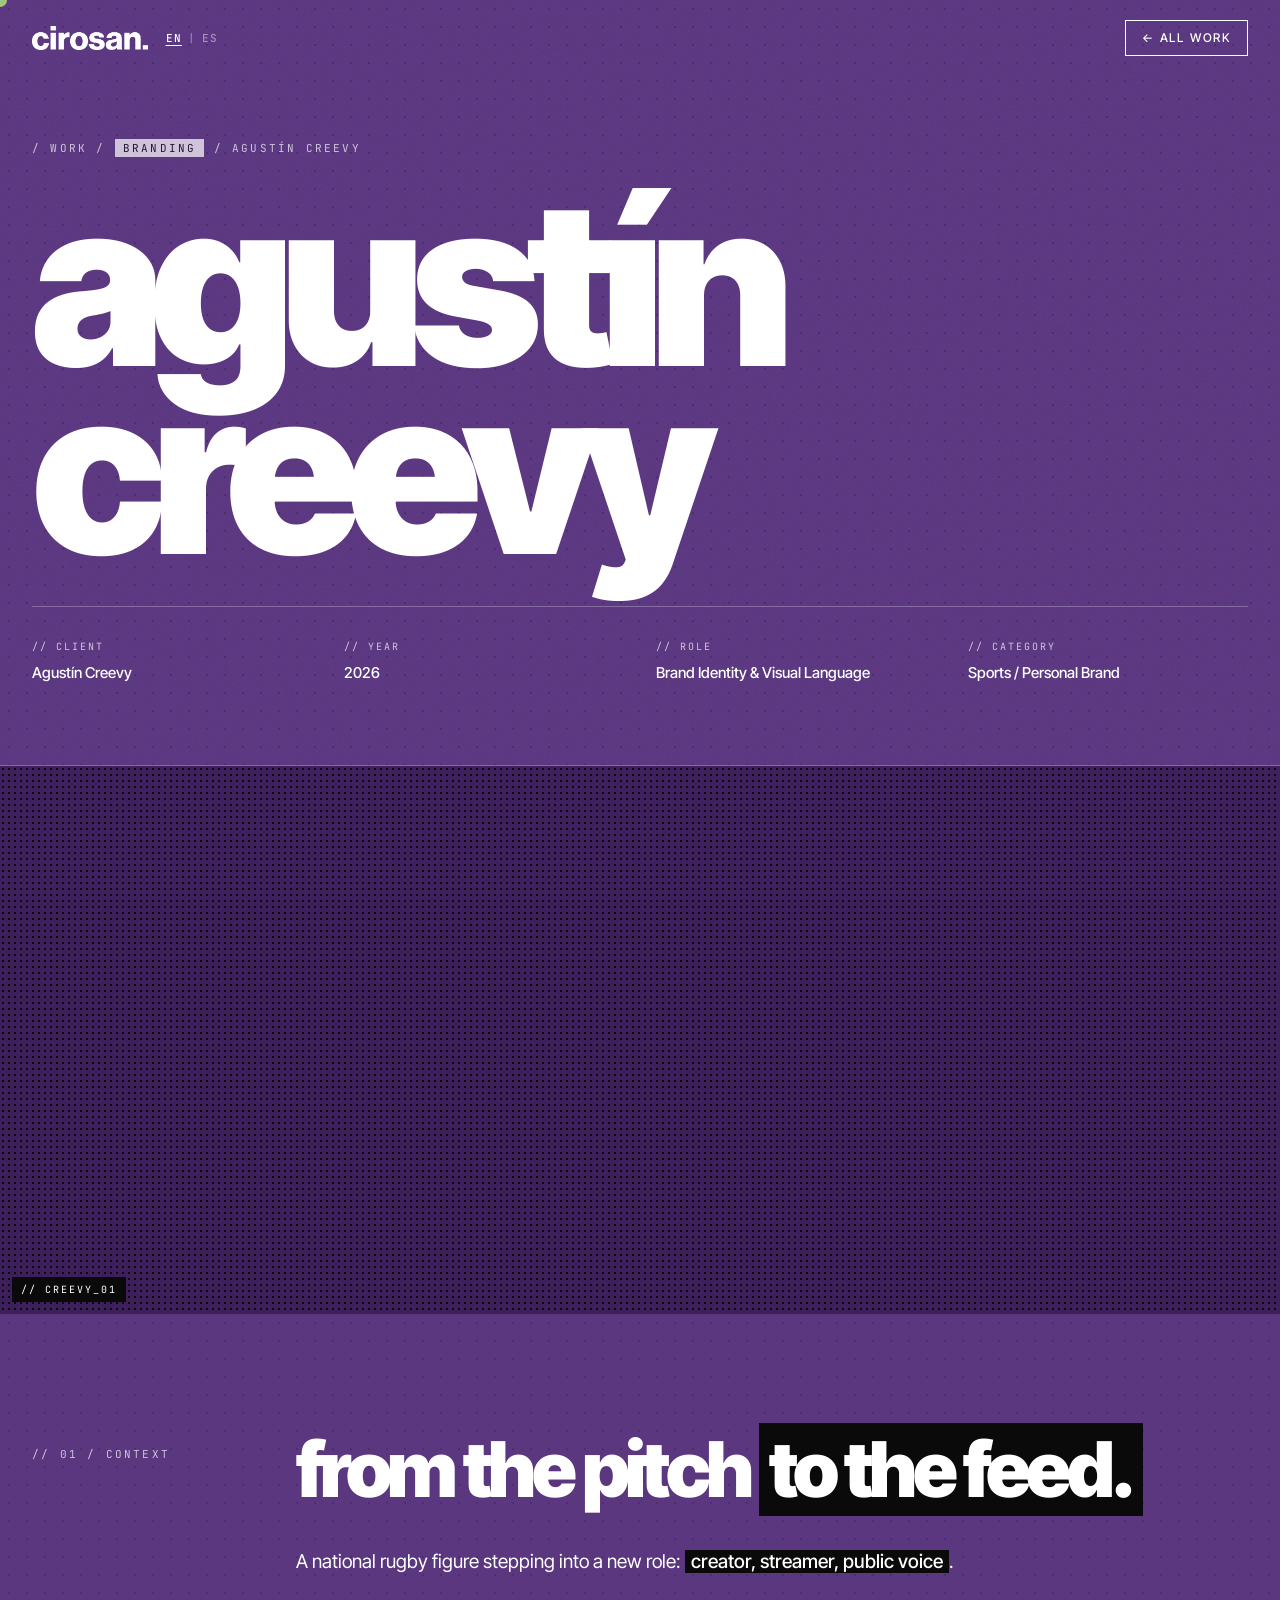
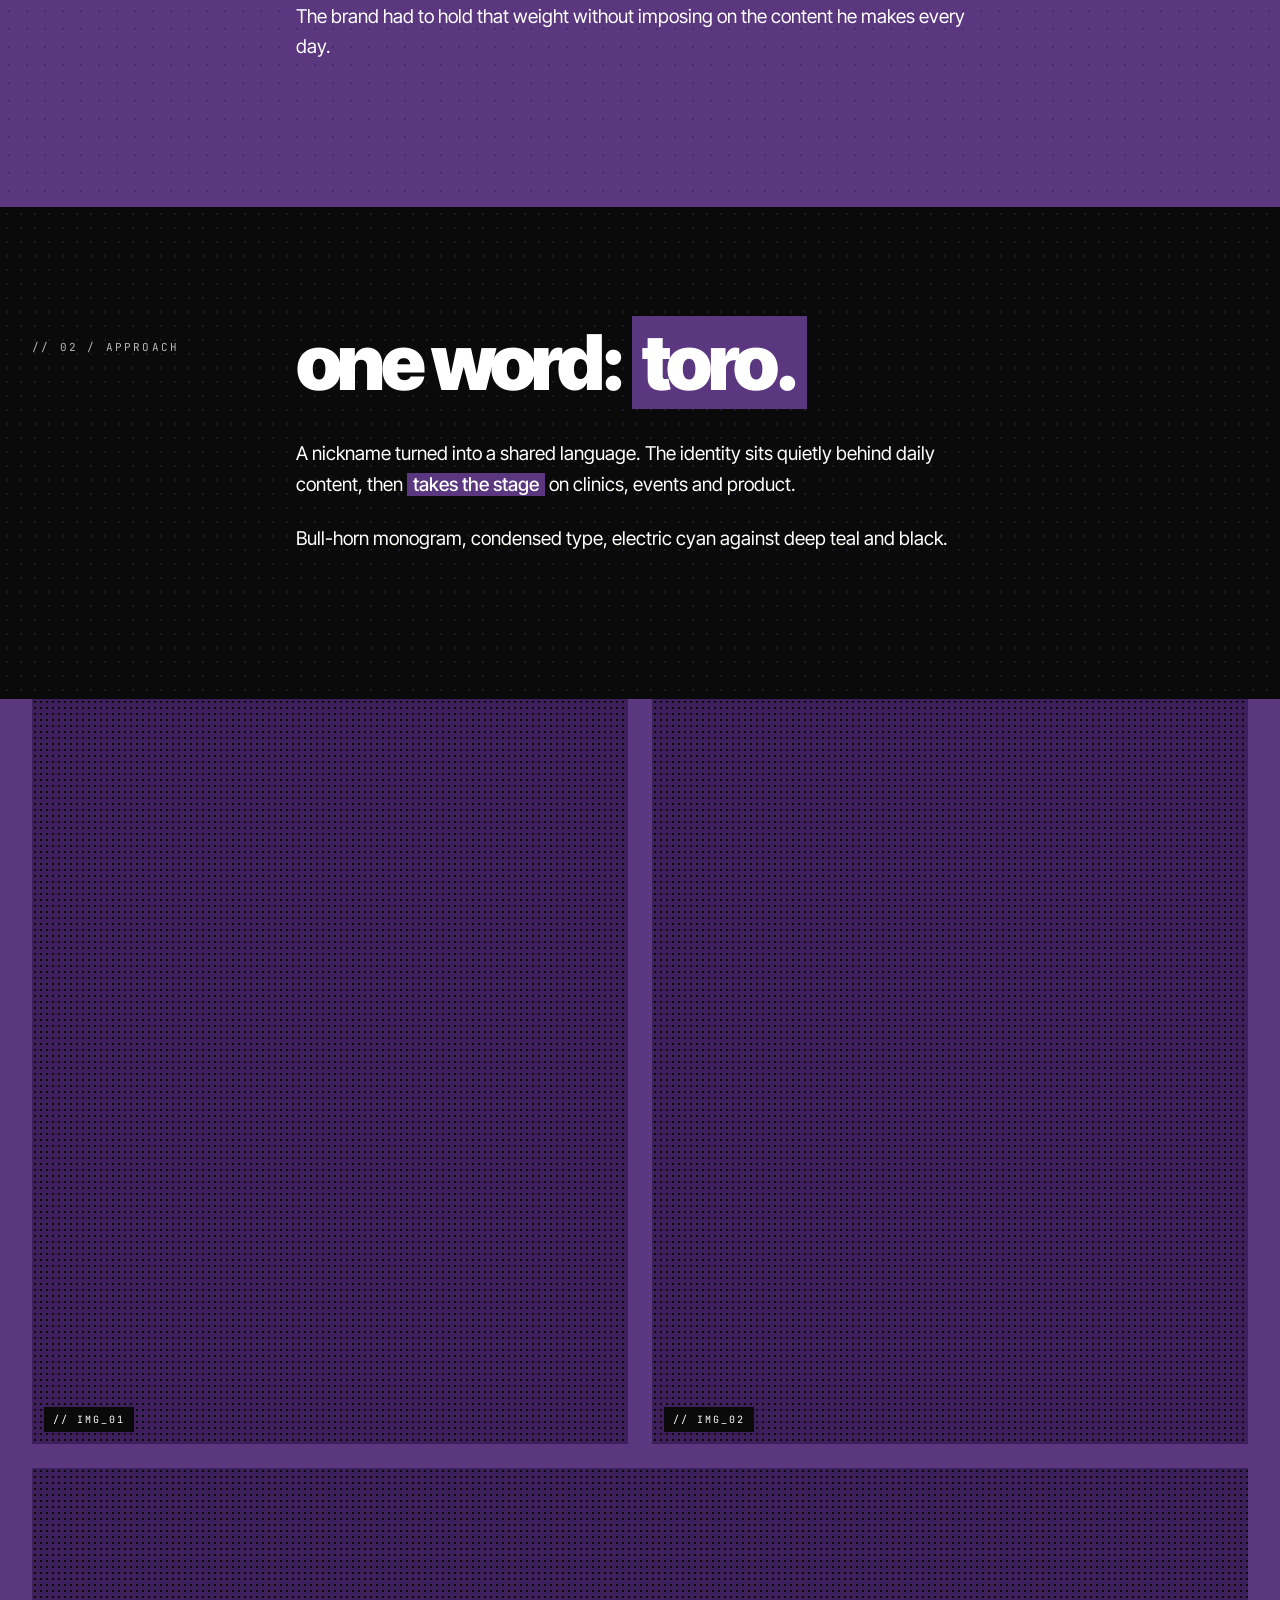
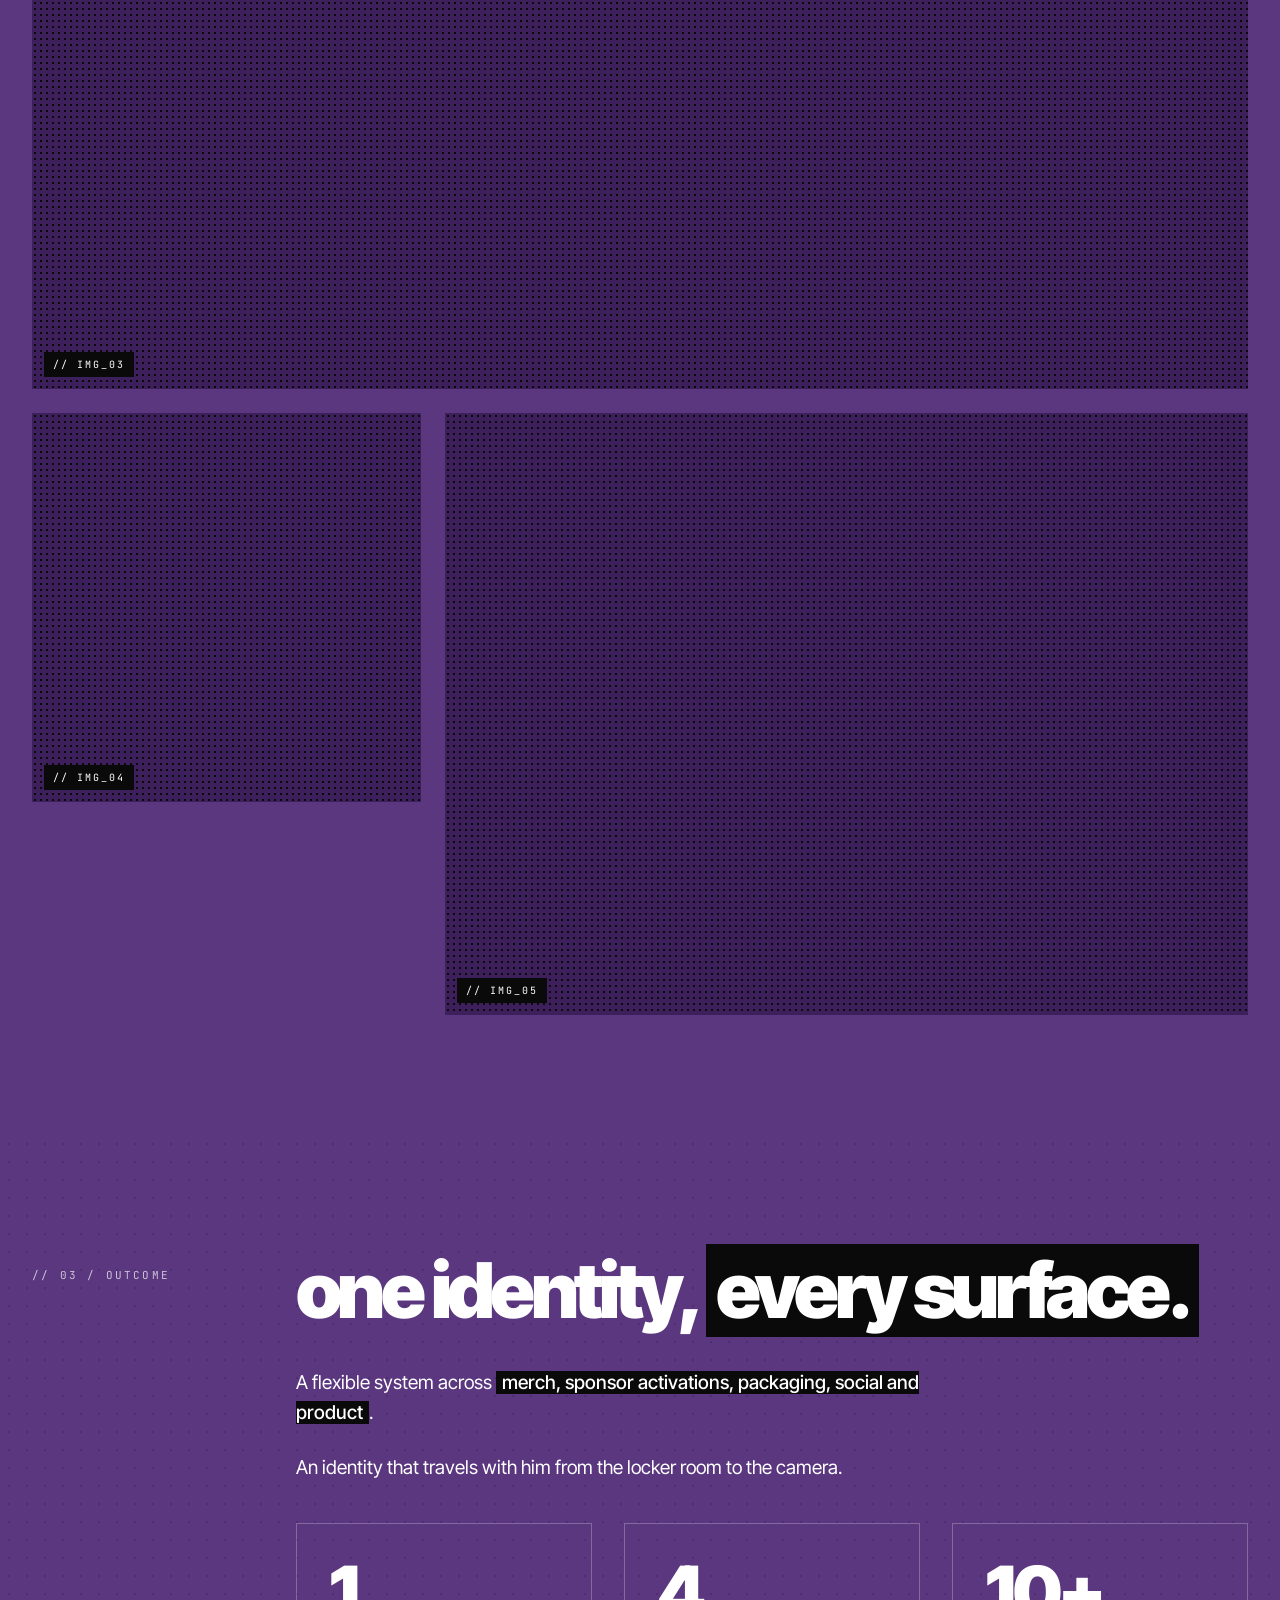
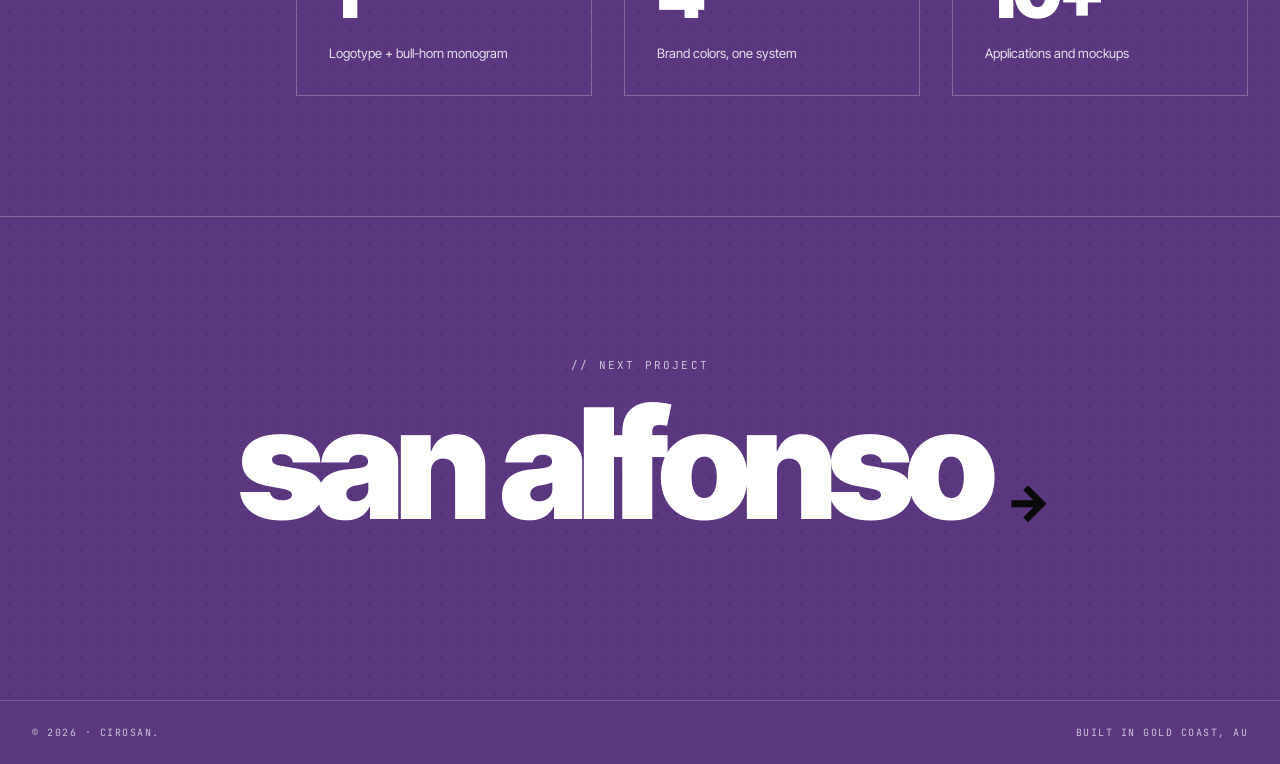
==== case-agustin-creevy.html @ ef0014c5 "swap tayati case with agustin creevy - rename case-tayati.html -> case-agustin-creevy.html - rename " ====
<!DOCTYPE html>
<html lang="en">
<head>
<meta charset="UTF-8">
<meta name="viewport" content="width=device-width, initial-scale=1.0">
<title>Agustín Creevy Case Study / cirosan.</title>
<link rel="icon" type="image/png" href="images/favicon.png">
<link rel="preconnect" href="https://fonts.googleapis.com">
<link rel="preconnect" href="https://fonts.gstatic.com" crossorigin>
<link href="https://fonts.googleapis.com/css2?family=Inter+Tight:wght@400;500;700;800;900&family=JetBrains+Mono:wght@400;500&display=swap" rel="stylesheet">
<link rel="stylesheet" href="case.css">
</head>
<body>

<div class="cursor" id="cursor"></div>

<nav>
  <div class="nav-left">
    <a href="index.html" class="logo"><img src="images/logo-white.png" alt="cirosan."></a>
    <div class="lang-toggle">
      <span class="lang-opt active" data-lang="en">EN</span>
      <span class="lang-sep">|</span>
      <span class="lang-opt" data-lang="es">ES</span>
    </div>
  </div>
  <a href="index.html" class="back" data-i18n="case.back">← All work</a>
</nav>

<section class="case-header">
  <div class="case-breadcrumb" data-i18n="ac.bc">/ Work / <span>Branding</span> / Agustín Creevy</div>
  <h1 class="case-title">Agustín Creevy</h1>
  <div class="case-meta">
    <div class="case-meta-item"><div class="label" data-i18n="case.lblClient">// Client</div><div class="value">Agustín Creevy</div></div>
    <div class="case-meta-item"><div class="label" data-i18n="case.lblYear">// Year</div><div class="value">2026</div></div>
    <div class="case-meta-item"><div class="label" data-i18n="case.lblRole">// Role</div><div class="value" data-i18n="ac.role">Brand Identity & Visual Language</div></div>
    <div class="case-meta-item"><div class="label" data-i18n="case.lblCat">// Category</div><div class="value" data-i18n="ac.cat">Sports / Personal Brand</div></div>
  </div>
</section>

<div class="case-hero-img" data-img="agustin-creevy/hero"><span class="ph-label">// CREEVY_01</span></div>

<section class="case-section">
  <div class="case-row">
    <div class="case-row-label" data-i18n="case.l1">// 01 / Context</div>
    <div>
      <h2 class="case-h2" data-i18n="ac.h1">from the pitch <em>to the feed.</em></h2>
      <div class="case-body">
        <p data-i18n="ac.b1">A national rugby figure stepping into a new role: <strong>creator, streamer, public voice</strong>.</p>
        <p data-i18n="ac.b2">The brand had to hold that weight without imposing on the content he makes every day.</p>
      </div>
    </div>
  </div>
</section>

<section class="case-section dark">
  <div class="case-row">
    <div class="case-row-label" data-i18n="case.l2">// 02 / Approach</div>
    <div>
      <h2 class="case-h2" data-i18n="ac.h2">one word: <em>toro.</em></h2>
      <div class="case-body">
        <p data-i18n="ac.b3">A nickname turned into a shared language. The identity sits quietly behind daily content, then <strong>takes the stage</strong> on clinics, events and product.</p>
        <p data-i18n="ac.b4">Bull-horn monogram, condensed type, electric cyan against deep teal and black.</p>
      </div>
    </div>
  </div>
</section>

<div class="gallery">
  <div class="gallery-img span-6" data-img="agustin-creevy/01"><span class="ph-label">// IMG_01</span></div>
  <div class="gallery-img span-6" data-img="agustin-creevy/02"><span class="ph-label">// IMG_02</span></div>
  <div class="gallery-img span-12" data-img="agustin-creevy/03"><span class="ph-label">// IMG_03</span></div>
  <div class="gallery-img span-4" data-img="agustin-creevy/04"><span class="ph-label">// IMG_04</span></div>
  <div class="gallery-img span-8" data-img="agustin-creevy/05"><span class="ph-label">// IMG_05</span></div>
</div>

<section class="case-section">
  <div class="case-row">
    <div class="case-row-label" data-i18n="case.l3">// 03 / Outcome</div>
    <div>
      <h2 class="case-h2" data-i18n="ac.h3">one identity, <em>every surface.</em></h2>
      <div class="case-body">
        <p data-i18n="ac.b5">A flexible system across <strong>merch, sponsor activations, packaging, social and product</strong>.</p>
        <p data-i18n="ac.b6">An identity that travels with him from the locker room to the camera.</p>
      </div>
      <div class="results-grid">
        <div class="result-card"><div class="result-num">1</div><div class="result-label" data-i18n="ac.r1">Logotype + bull-horn monogram</div></div>
        <div class="result-card"><div class="result-num">4</div><div class="result-label" data-i18n="ac.r2">Brand colors, one system</div></div>
        <div class="result-card"><div class="result-num">10+</div><div class="result-label" data-i18n="ac.r3">Applications and mockups</div></div>
      </div>
    </div>
  </div>
</section>

<section class="next-project">
  <div class="next-pre" data-i18n="case.next">// Next project</div>
  <h2 class="next-title"><a href="case-san-alfonso.html">san alfonso <span class="next-arrow">→</span></a></h2>
</section>

<footer class="main">
  <div>© 2026 · cirosan.</div>
  <div data-i18n="footer.built">Built in Gold Coast, AU</div>
</footer>

<script>
  const cursor=document.getElementById('cursor');
  let mx=0,my=0,cx=0,cy=0;
  document.addEventListener('mousemove',e=>{mx=e.clientX;my=e.clientY});
  function loop(){
    cx+=(mx-cx)*0.2;cy+=(my-cy)*0.2;
    cursor.style.left=cx+'px';cursor.style.top=cy+'px';
    requestAnimationFrame(loop);
  }
  loop();
  document.querySelectorAll('a,button').forEach(el=>{
    el.addEventListener('mouseenter',()=>cursor.classList.add('hover'));
    el.addEventListener('mouseleave',()=>cursor.classList.remove('hover'));
  });
</script>
<script src="i18n.js"></script>
</body>
</html>
---- case.css ----
@font-face{font-family:'Riotink';font-style:normal;font-weight:400;font-display:swap;src:url('fonts/riotink.woff2') format('woff2')}
@font-face{font-family:'Riotink';font-style:italic;font-weight:400;font-display:swap;src:url('fonts/riotink-italic.woff2') format('woff2')}
@font-face{font-family:'Riotink Scribble';font-style:normal;font-weight:400;font-display:swap;src:url('fonts/riotink-scribble.woff2') format('woff2')}
@font-face{font-family:'Drowner';font-style:normal;font-weight:400;font-display:swap;src:url('fonts/drowner.otf') format('opentype')}
:root{
  --purple:#5A377F;
  --purple-deep:#3D1F5C;
  --purple-dark:#2D1A40;
  --bone:#FFFFFF;
  --ink:#0A0A0B;
  --tracking-tight:-0.04em;
  --tracking-display:-0.06em;
  --tracking-mono:0.15em;
  --tracking-label:0.2em;
}
*{margin:0;padding:0;box-sizing:border-box}
html{scroll-behavior:smooth;cursor:none}
body{
  font-family:'Inter Tight','Helvetica Neue',Helvetica,Arial,sans-serif;
  background:var(--purple);
  color:var(--bone);
  overflow-x:hidden;
  font-weight:400;
  line-height:1.5;
}
body::before{
  content:'';
  position:fixed;inset:0;
  background-image:url("data:image/svg+xml,%3Csvg viewBox='0 0 300 300' xmlns='http://www.w3.org/2000/svg'%3E%3Cfilter id='n'%3E%3CfeTurbulence type='fractalNoise' baseFrequency='1.1' numOctaves='4' stitchTiles='stitch'/%3E%3C/filter%3E%3Crect width='100%25' height='100%25' filter='url(%23n)' opacity='0.6'/%3E%3C/svg%3E");
  opacity:0.15;
  pointer-events:none;
  z-index:1000;
  mix-blend-mode:overlay;
}
.cursor{
  position:fixed;
  width:14px;height:14px;
  background:var(--bone);
  border-radius:50%;
  pointer-events:none;
  z-index:9999;
  mix-blend-mode:difference;
  transition:width .2s ease,height .2s ease;
  transform:translate(-50%,-50%);
}
.cursor.hover{width:64px;height:64px;background:var(--ink);mix-blend-mode:normal}

nav{
  position:fixed;top:0;left:0;right:0;
  z-index:100;
  padding:20px 32px;
  display:flex;
  justify-content:space-between;
  align-items:center;
  font-size:12px;
  letter-spacing:var(--tracking-mono);
  text-transform:uppercase;
  font-weight:500;
}
nav .logo{height:24px;display:flex;align-items:center}
nav .logo img{height:100%;width:auto;display:block}
nav a{color:var(--bone);text-decoration:none}
nav .back{
  border:1px solid var(--bone);
  padding:8px 16px;
  transition:all .2s ease;
}
nav .back:hover{background:var(--bone);color:var(--purple)}
.nav-left{display:flex;align-items:center;gap:18px}
.lang-toggle{display:flex;align-items:center;gap:6px;font-family:'JetBrains Mono',monospace;font-size:11px;letter-spacing:0.1em}
.lang-opt{cursor:none;opacity:0.45;transition:opacity .2s ease}
.lang-opt.active{opacity:1;text-decoration:underline;text-underline-offset:3px}
.lang-sep{opacity:0.35}

.case-header{
  padding:140px 32px 80px;
  background:var(--purple);
  position:relative;
  border-bottom:1px solid rgba(255,255,255,0.25);
}
.case-header::before{
  content:'';
  position:absolute;inset:0;
  background-image:radial-gradient(circle,var(--purple-deep) 1px,transparent 1.5px);
  background-size:18px 18px;
  opacity:0.5;
  pointer-events:none;
}
.case-breadcrumb{
  font-family:'JetBrains Mono',monospace;
  font-size:11px;
  letter-spacing:var(--tracking-label);
  text-transform:uppercase;
  opacity:0.7;
  margin-bottom:32px;
  position:relative;z-index:2;
}
.case-breadcrumb span{color:var(--ink);background:var(--bone);padding:2px 8px}
.case-title{
  font-size:clamp(80px,18vw,260px);
  font-weight:900;
  line-height:0.82;
  letter-spacing:var(--tracking-display);
  text-transform:lowercase;
  margin-bottom:40px;
  position:relative;z-index:2;
}
.case-meta{
  display:grid;
  grid-template-columns:repeat(4,1fr);
  gap:32px;
  padding-top:32px;
  border-top:1px solid rgba(255,255,255,0.25);
  position:relative;z-index:2;
}
.case-meta-item .label{
  font-family:'JetBrains Mono',monospace;
  font-size:10px;
  letter-spacing:var(--tracking-label);
  text-transform:uppercase;
  opacity:0.7;
  margin-bottom:8px;
}
.case-meta-item .value{font-size:15px;font-weight:500}

.case-hero-img{
  width:100%;
  aspect-ratio:21/9;
  background:var(--purple-deep);
  background-image:radial-gradient(circle,var(--ink) 0.8px,transparent 1.4px);
  background-size:6px 6px;
  position:relative;
}

.case-section{
  padding:120px 32px;
  background:var(--purple);
  color:var(--bone);
  position:relative;
}
.case-section.dark{background:var(--ink);color:var(--bone)}
.case-section::before{
  content:'';
  position:absolute;inset:0;
  background-image:radial-gradient(circle,var(--purple-deep) 1px,transparent 1.5px);
  background-size:18px 18px;
  opacity:0.4;
  pointer-events:none;
}
.case-section.dark::before{
  background-image:radial-gradient(circle,var(--purple-dark) 1px,transparent 1.5px);
  background-size:14px 14px;
  opacity:0.6;
}
.case-section>*{position:relative;z-index:2}

.case-row{
  display:grid;
  grid-template-columns:200px 1fr;
  gap:64px;
  max-width:1400px;
  margin:0 auto;
}
.case-row-label{
  font-family:'JetBrains Mono',monospace;
  font-size:11px;
  letter-spacing:var(--tracking-label);
  text-transform:uppercase;
  opacity:0.7;
  padding-top:12px;
}
.case-h2{
  font-size:clamp(40px,6vw,80px);
  font-weight:900;
  line-height:0.95;
  letter-spacing:var(--tracking-display);
  text-transform:lowercase;
  margin-bottom:40px;
}
.case-h2 em{
  font-style:normal;
  background:var(--ink);
  color:var(--bone);
  padding:0 10px;
}
.case-section.dark .case-h2 em{background:var(--purple);color:var(--bone)}
.case-body{font-size:19px;line-height:1.6;max-width:680px}
.case-body p{margin-bottom:24px}
.case-body strong{
  background:var(--ink);
  color:var(--bone);
  padding:0 6px;
  font-weight:500;
}
.case-section.dark .case-body strong{background:var(--purple);color:var(--bone)}

.gallery{
  display:grid;
  grid-template-columns:repeat(12,1fr);
  gap:24px;
  padding:0 32px;
  max-width:1600px;
  margin:0 auto 120px;
  position:relative;
  z-index:2;
}
.gallery-img{
  background:var(--purple-deep);
  background-image:radial-gradient(circle,var(--ink) 0.8px,transparent 1.4px);
  background-size:6px 6px;
  overflow:hidden;
  position:relative;
}
.gallery-img.span-6{grid-column:span 6;aspect-ratio:4/5}
.gallery-img.span-12{grid-column:span 12;aspect-ratio:21/9}
.gallery-img.span-4{grid-column:span 4;aspect-ratio:1/1}
.gallery-img.span-8{grid-column:span 8;aspect-ratio:4/3}

.ph-label{
  position:absolute;bottom:12px;left:12px;
  font-family:'JetBrains Mono',monospace;
  font-size:10px;letter-spacing:0.2em;text-transform:uppercase;
  background:var(--ink);color:var(--bone);padding:5px 9px;z-index:3;
}

.results-grid{
  display:grid;
  grid-template-columns:repeat(3,1fr);
  gap:32px;
  margin-top:40px;
}
.result-card{
  border:1px solid rgba(255,255,255,0.25);
  padding:32px;
}
.result-num{
  font-size:72px;
  font-weight:900;
  letter-spacing:var(--tracking-display);
  line-height:1;
  margin-bottom:16px;
  color:var(--bone);
}
.result-label{font-size:13px;line-height:1.5;opacity:0.85}

.next-project{
  padding:140px 32px;
  background:var(--purple);
  text-align:center;
  border-top:1px solid rgba(255,255,255,0.25);
  position:relative;
}
.next-project::before{
  content:'';
  position:absolute;inset:0;
  background-image:radial-gradient(circle,var(--purple-deep) 1px,transparent 1.5px);
  background-size:18px 18px;
  opacity:0.4;
  pointer-events:none;
}
.next-project>*{position:relative;z-index:2}
.next-pre{
  font-family:'JetBrains Mono',monospace;
  font-size:11px;
  letter-spacing:var(--tracking-label);
  text-transform:uppercase;
  opacity:0.7;
  margin-bottom:24px;
}
.next-title{
  font-size:clamp(60px,12vw,180px);
  font-weight:900;
  line-height:0.85;
  letter-spacing:var(--tracking-display);
  text-transform:lowercase;
  margin-bottom:32px;
}
.next-title a{
  color:var(--bone);
  text-decoration:none;
  transition:all .3s ease;
}
.next-title a:hover{color:var(--ink);transform:skew(-3deg);display:inline-block}
.next-arrow{
  font-size:48px;
  color:var(--ink);
  animation:bounce-h 2s ease-in-out infinite;
  display:inline-block;
}
@keyframes bounce-h{
  0%,100%{transform:translateX(0)}
  50%{transform:translateX(12px)}
}

footer.main{
  padding:24px 32px;
  background:var(--purple);
  border-top:1px solid rgba(255,255,255,0.25);
  display:flex;
  justify-content:space-between;
  font-size:10px;
  letter-spacing:var(--tracking-mono);
  text-transform:uppercase;
  opacity:0.7;
  font-family:'JetBrains Mono',monospace;
}

a,button{cursor:none}

@media (max-width:900px){
  nav{padding:14px 20px}
  .cursor{display:none}
  html{cursor:auto}
  a,button,.lang-opt{cursor:pointer}
  .case-header{padding:110px 20px 56px}
  .case-title{font-size:clamp(64px,22vw,120px)}
  .case-meta{grid-template-columns:1fr 1fr;gap:20px}
  .case-section{padding:72px 20px}
  .case-row{grid-template-columns:1fr;gap:20px}
  .case-h2{font-size:clamp(34px,9vw,56px)}
  .case-body{font-size:16px}
  .gallery{padding:0 20px;gap:14px;margin-bottom:72px}
  .gallery-img.span-4,.gallery-img.span-6,.gallery-img.span-8{grid-column:span 12}
  .results-grid{grid-template-columns:1fr}
  .next-project{padding:72px 20px}
}
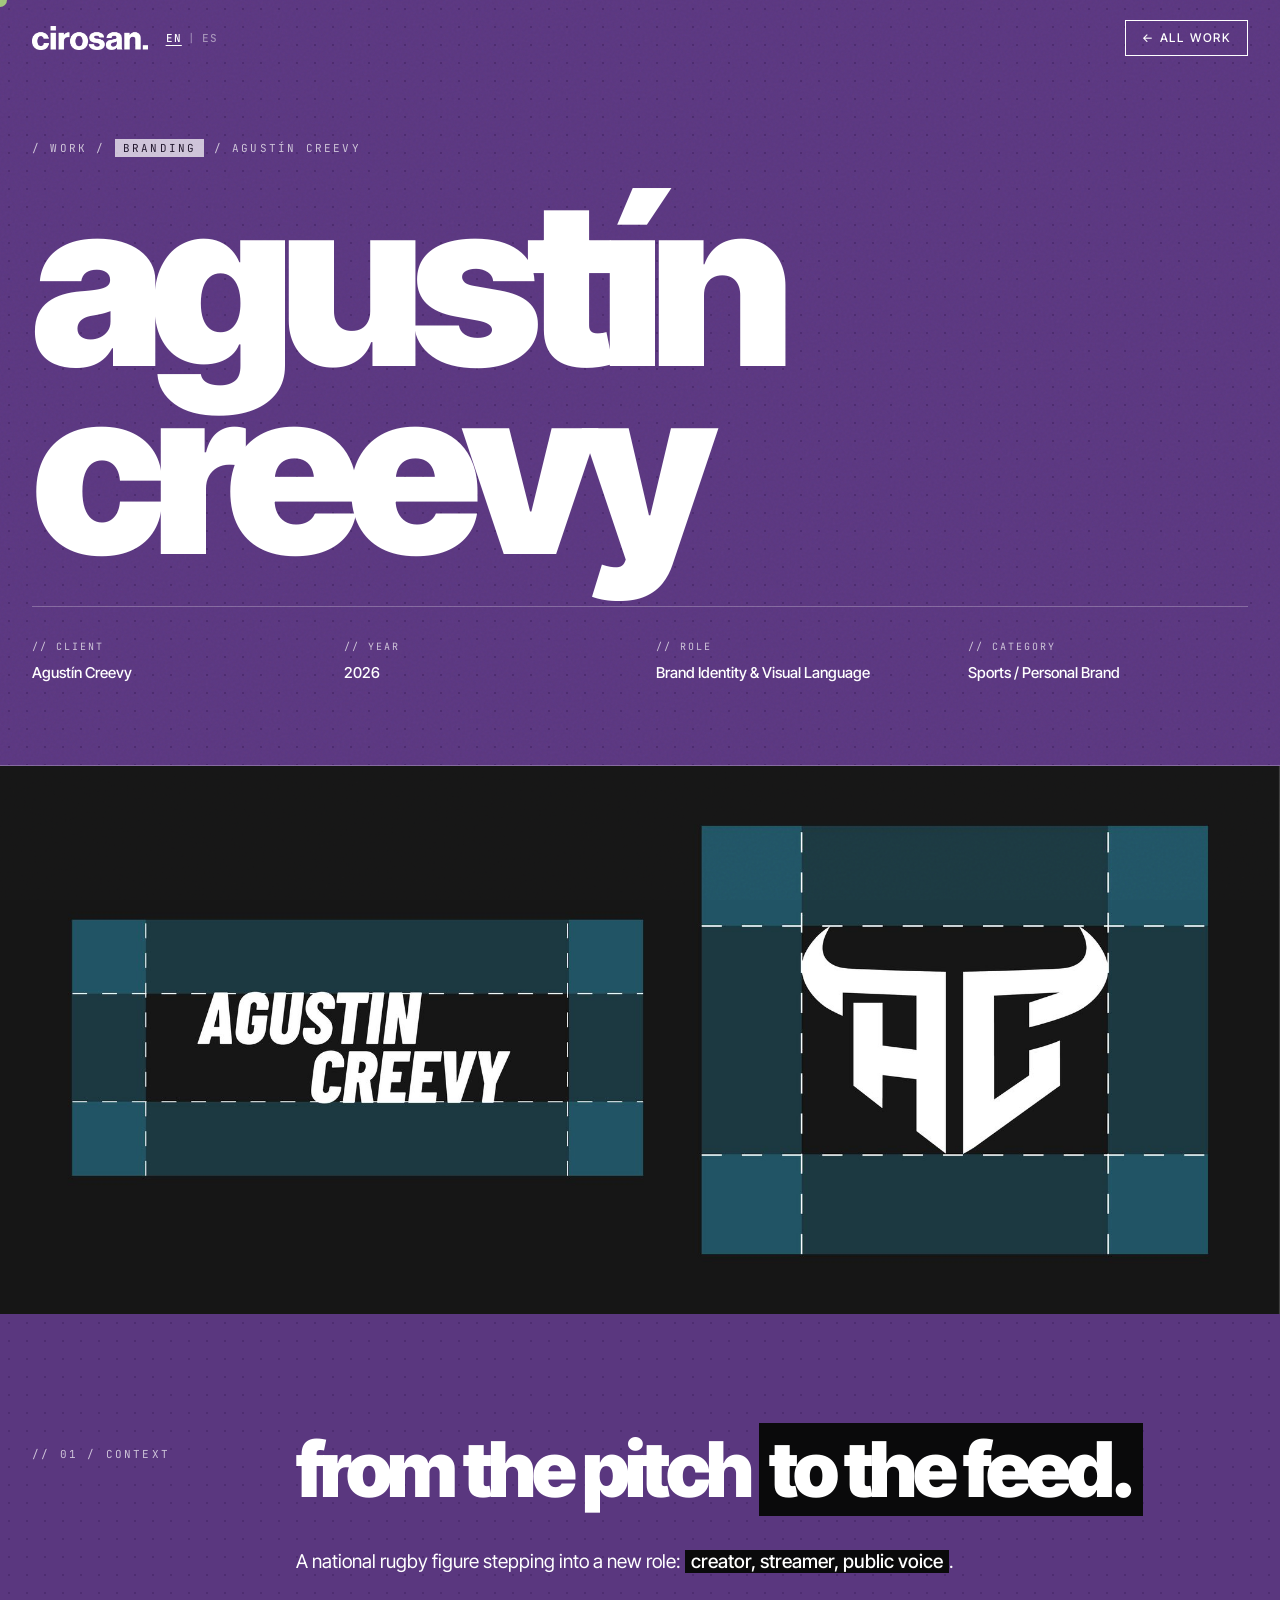
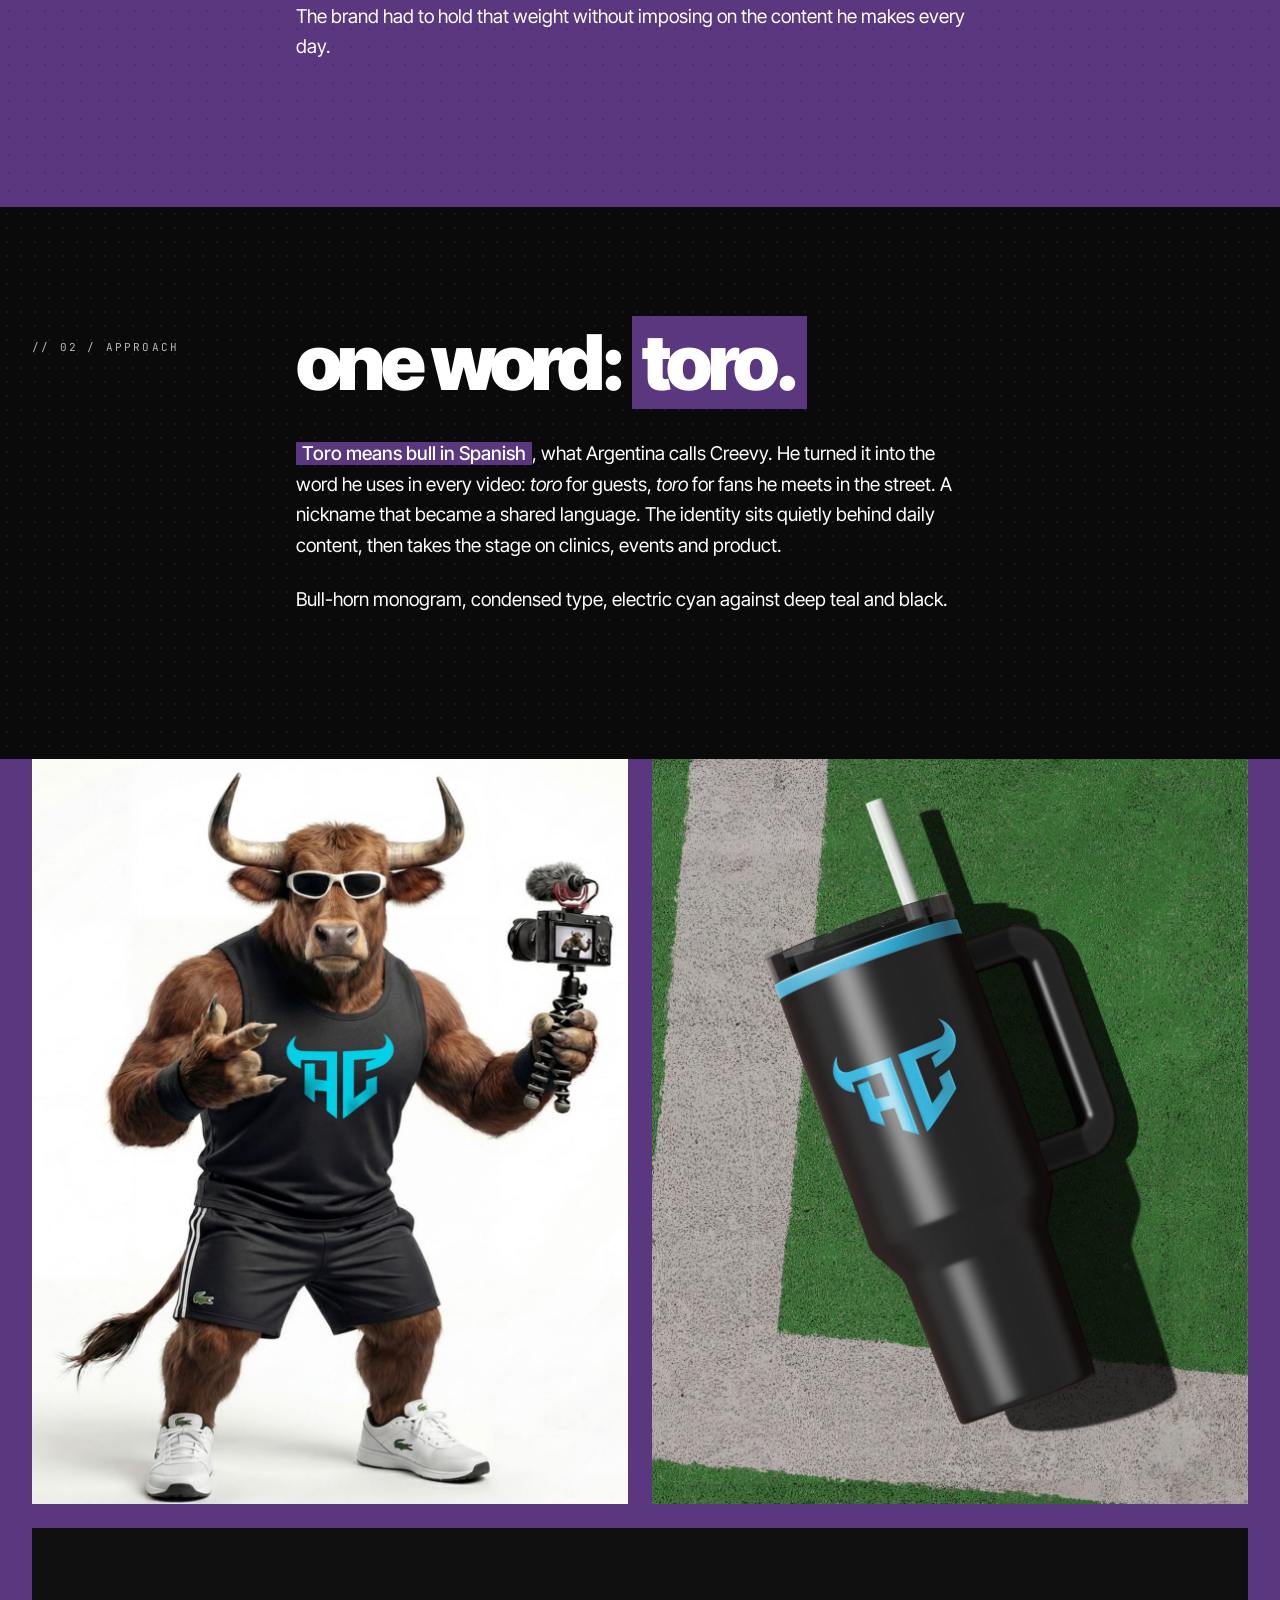
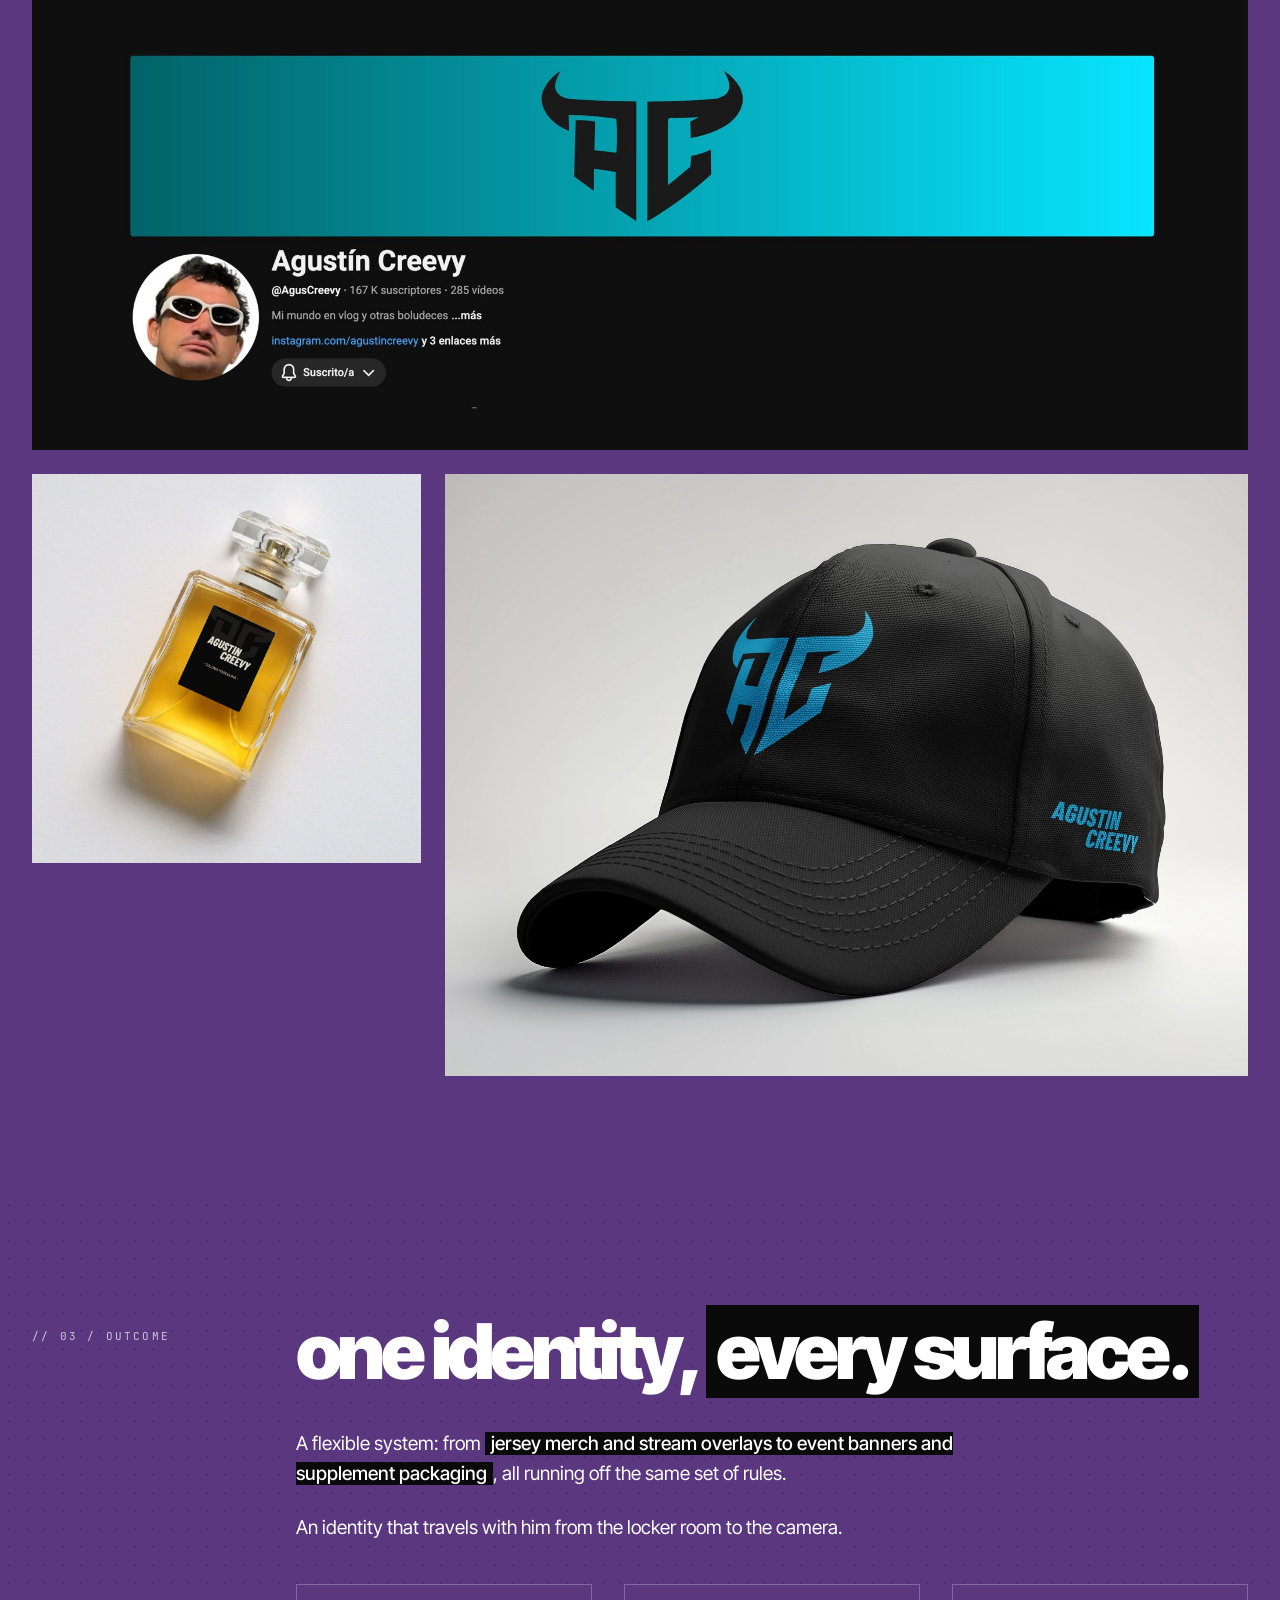
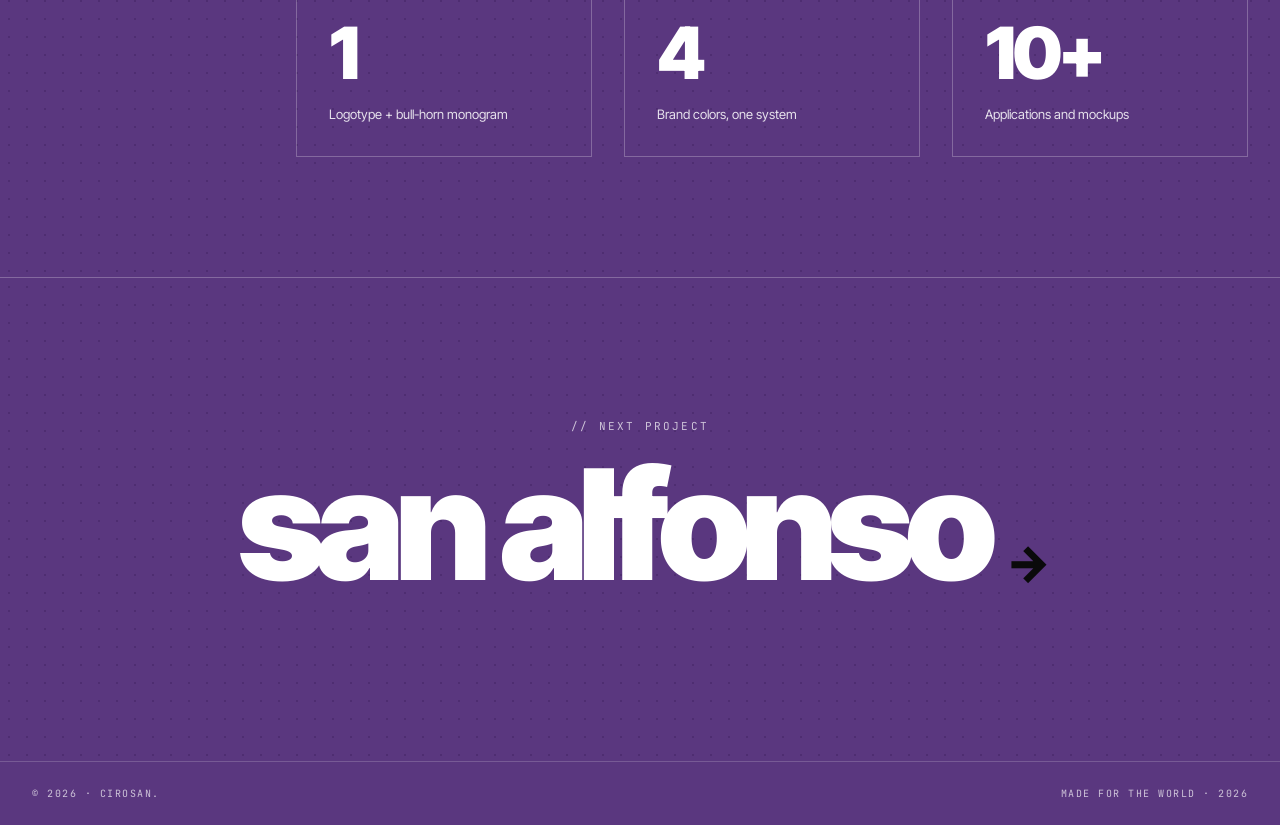
==== commit 44e87b3c: "remove gold coast / AU mentions from hero, about, footer (keep ruda's Aussie context)" ====
--- a/case-agustin-creevy.html
+++ b/case-agustin-creevy.html
@@ -98,7 +98,7 @@
 
 <footer class="main">
   <div>© 2026 · cirosan.</div>
-  <div data-i18n="footer.built">Built in Gold Coast, AU</div>
+  <div data-i18n="footer.built">Made for the world · 2026</div>
 </footer>
 
 <script>
--- a/case.css
+++ b/case.css
@@ -222,6 +222,8 @@
   font-size:10px;letter-spacing:0.2em;text-transform:uppercase;
   background:var(--ink);color:var(--bone);padding:5px 9px;z-index:3;
 }
+.has-img .ph-label{display:none}
+.case-hero-img.has-img,.gallery-img.has-img{background-color:#000}
 
 .results-grid{
   display:grid;
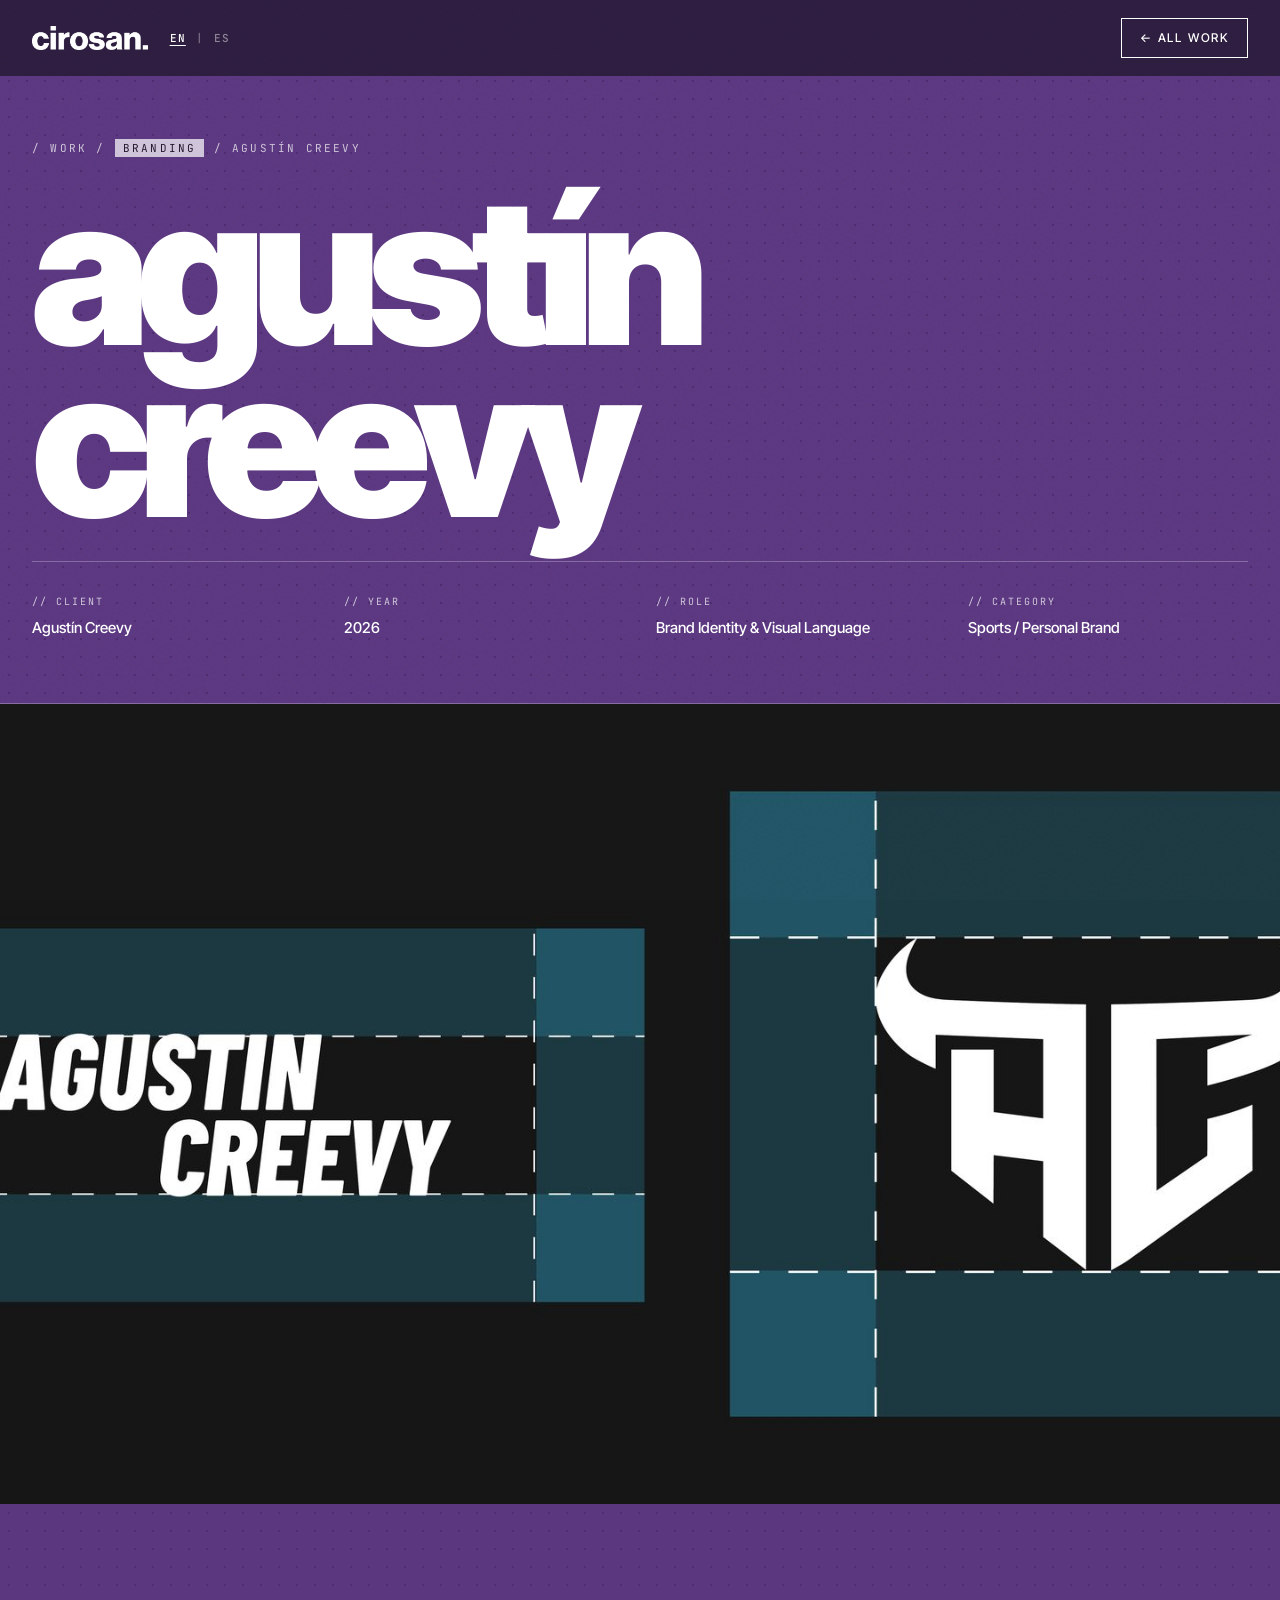
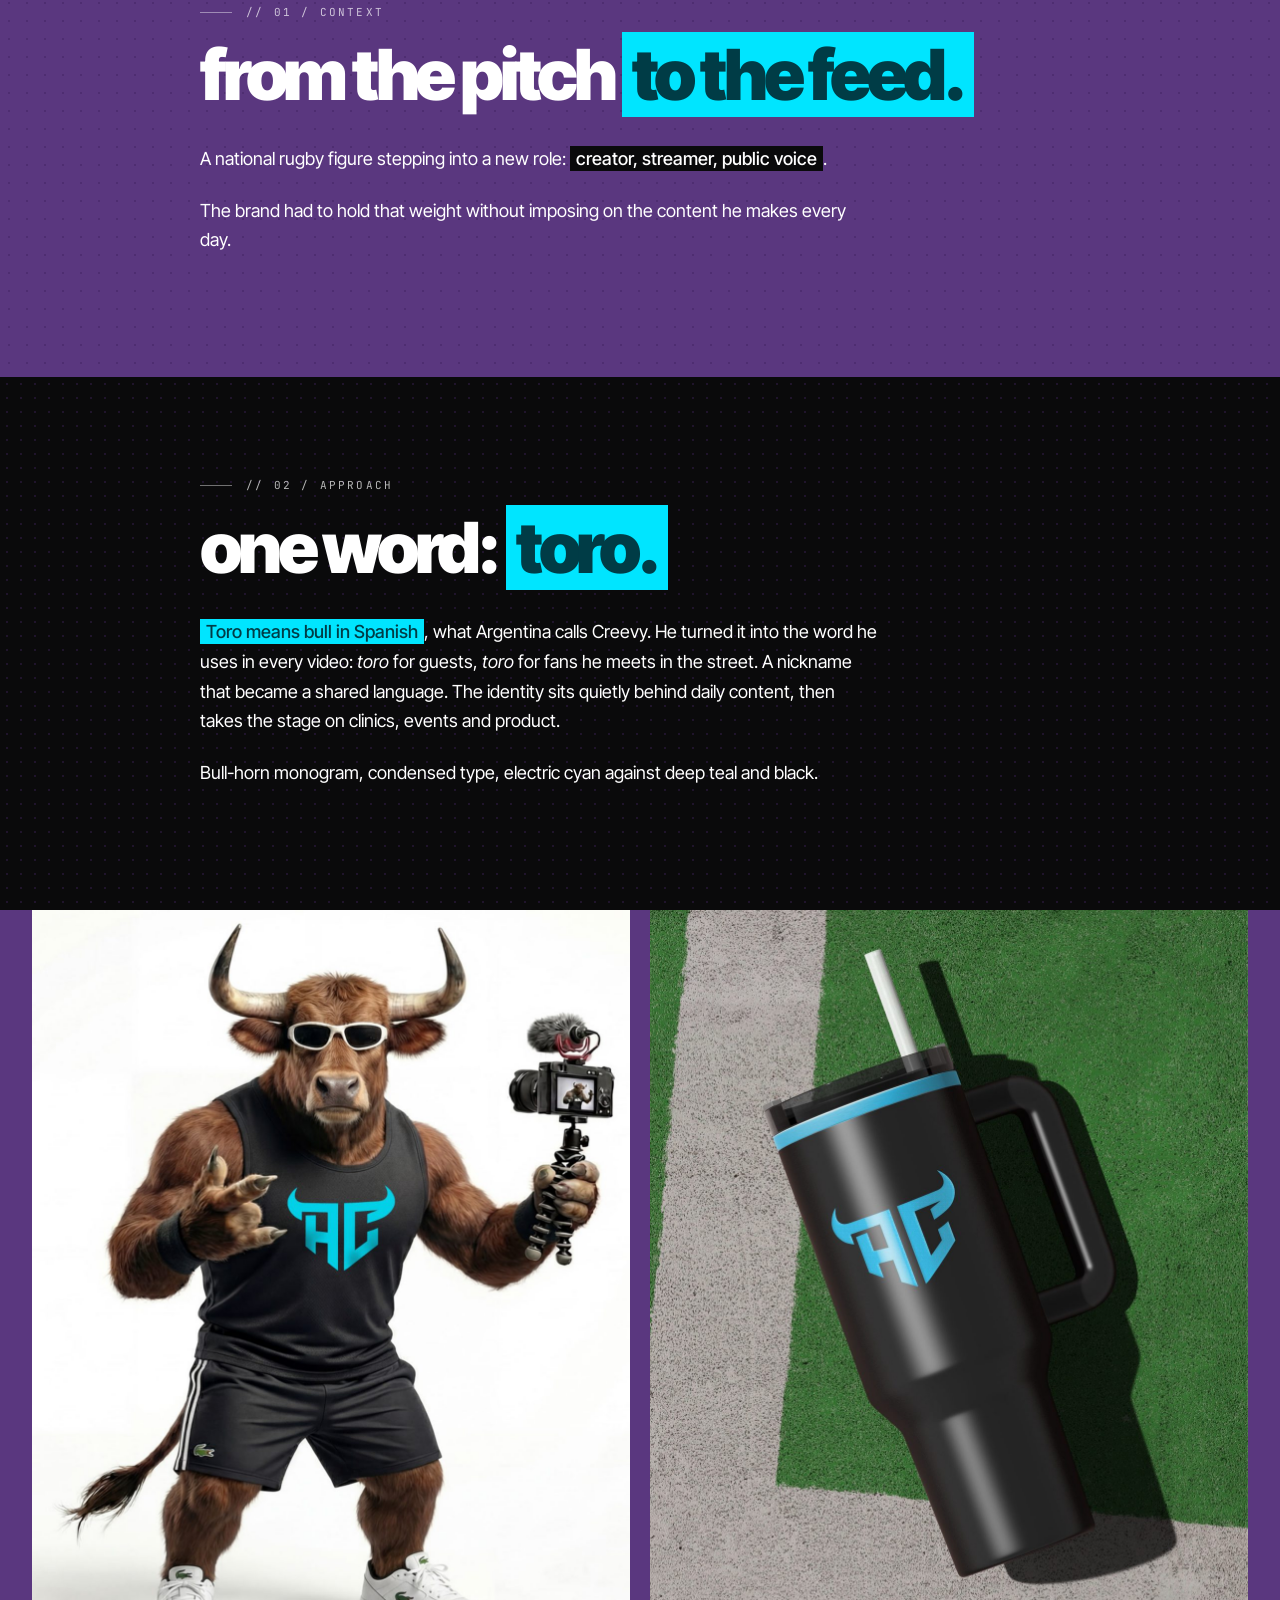
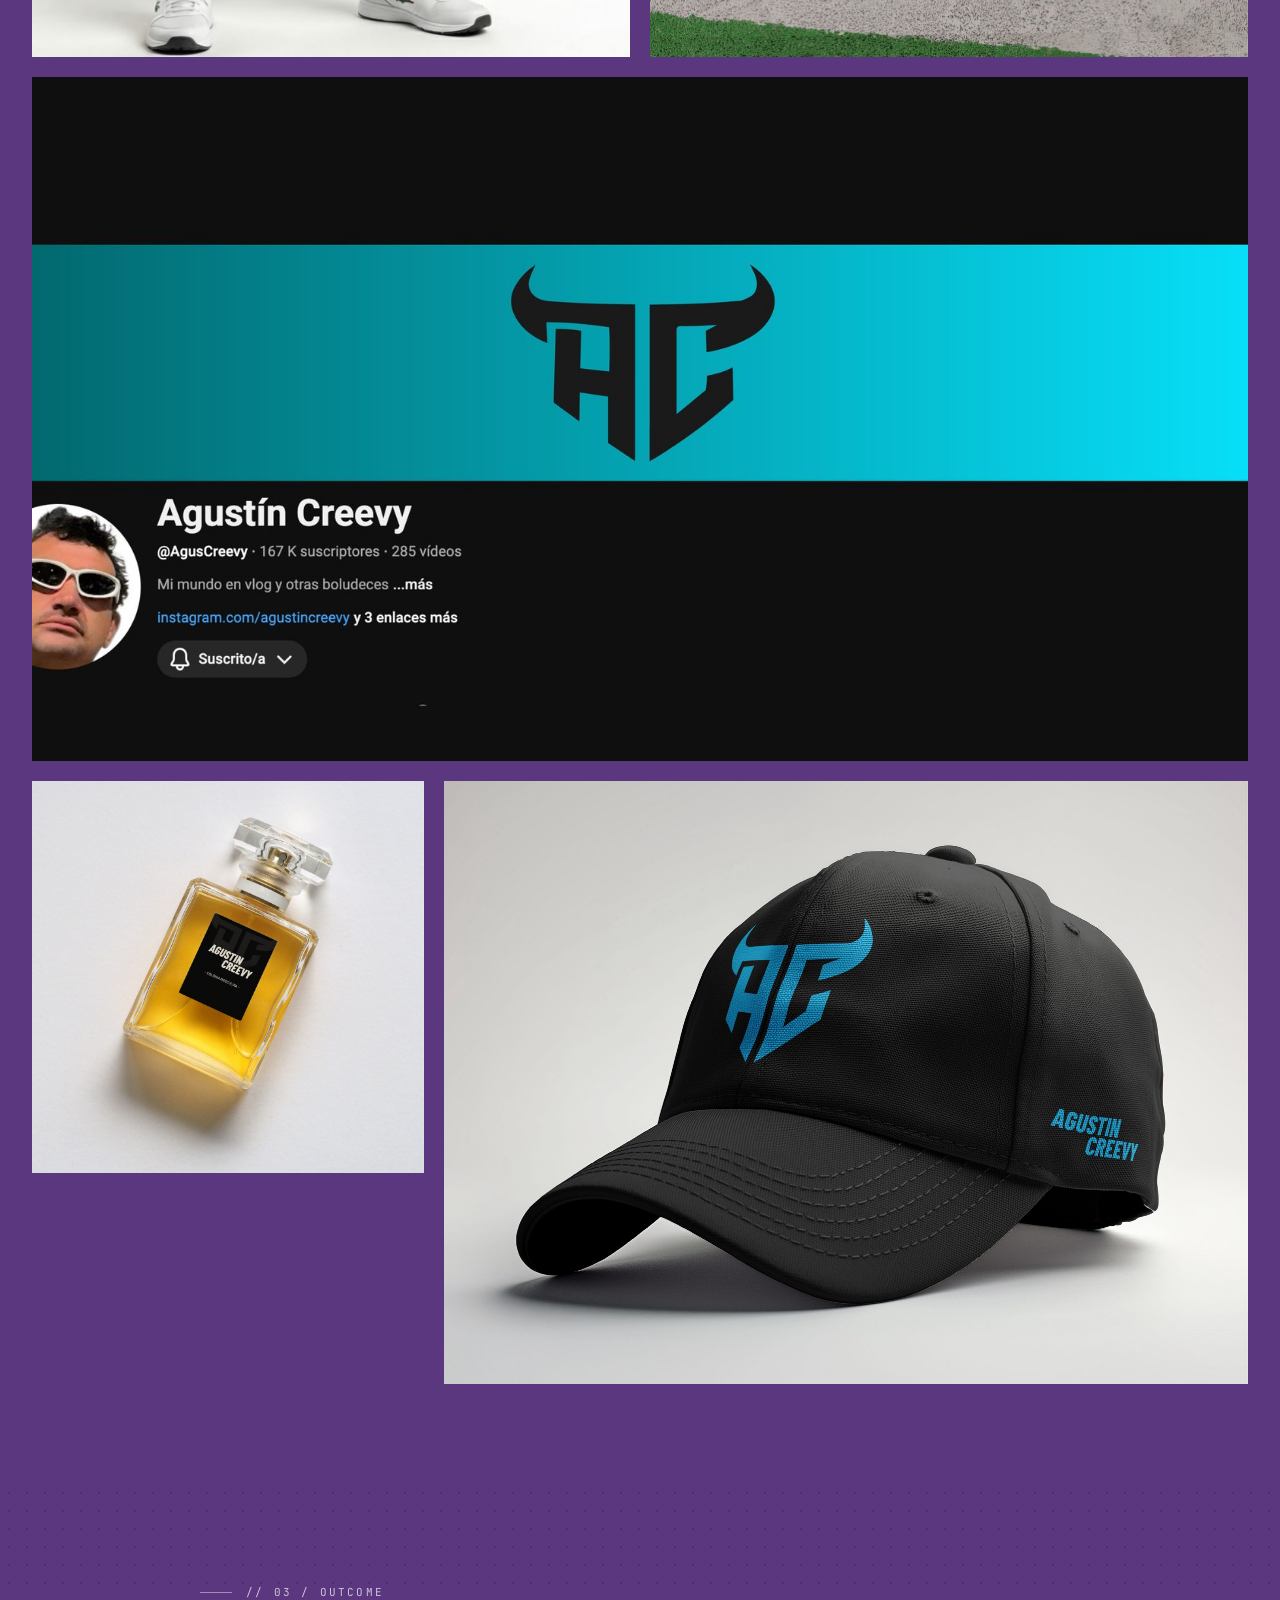
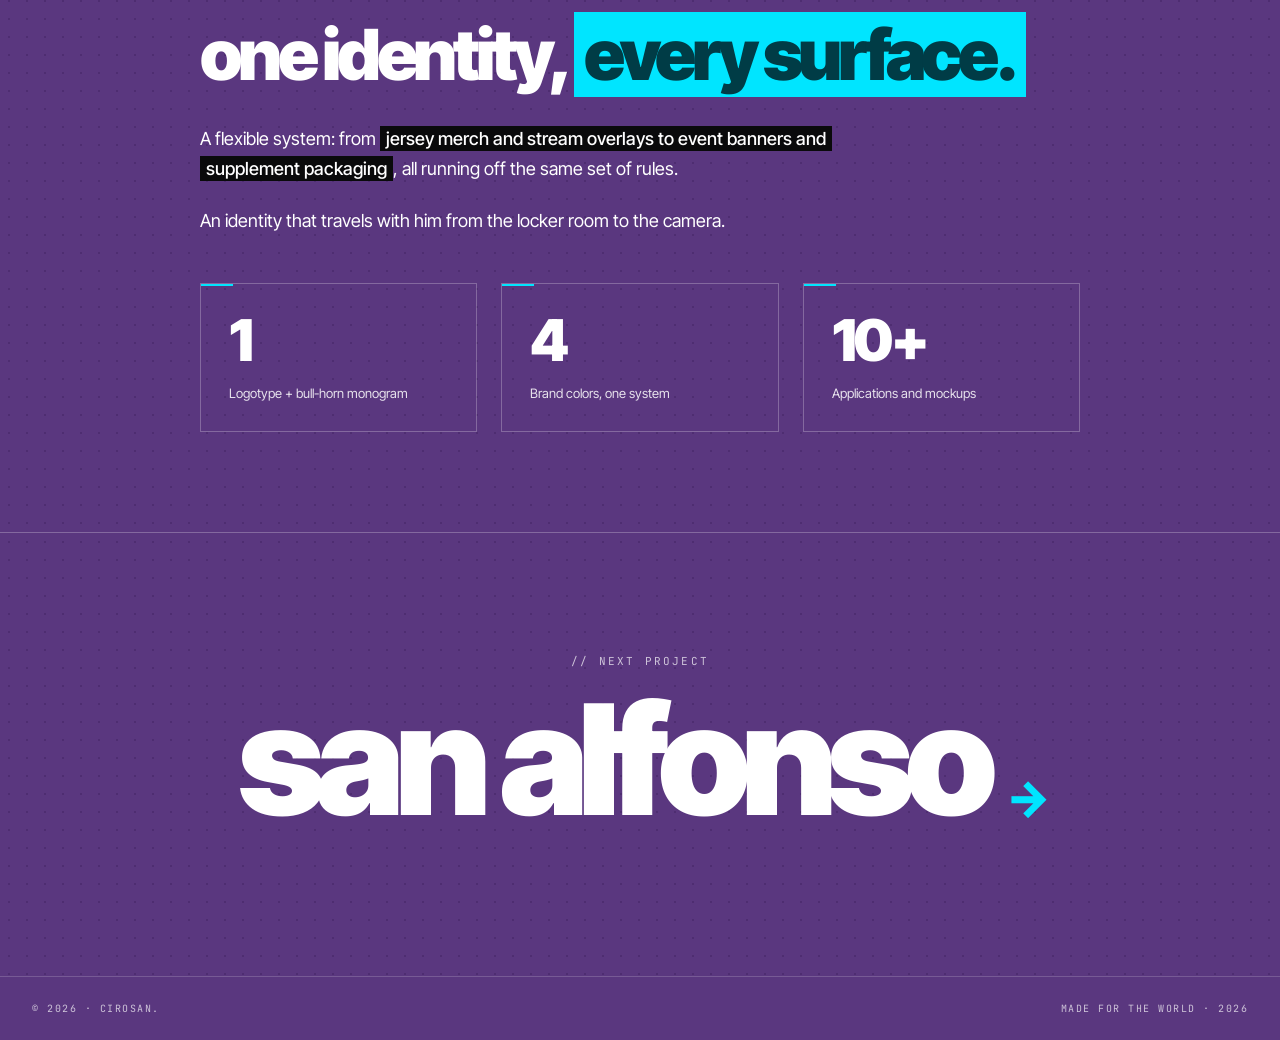
==== commit 15541b34: "case pages: add per-case body class (activates accent token overrides) + remove dead cursor div/JS" ====
--- a/case-agustin-creevy.html
+++ b/case-agustin-creevy.html
@@ -10,9 +10,8 @@
 <link href="https://fonts.googleapis.com/css2?family=Inter+Tight:wght@400;500;700;800;900&family=JetBrains+Mono:wght@400;500&display=swap" rel="stylesheet">
 <link rel="stylesheet" href="case.css">
 </head>
-<body>
+<body class="case-agustin-creevy">
 
-<div class="cursor" id="cursor"></div>
 
 <nav>
   <div class="nav-left">
@@ -101,21 +100,6 @@
   <div data-i18n="footer.built">Made for the world · 2026</div>
 </footer>
 
-<script>
-  const cursor=document.getElementById('cursor');
-  let mx=0,my=0,cx=0,cy=0;
-  document.addEventListener('mousemove',e=>{mx=e.clientX;my=e.clientY});
-  function loop(){
-    cx+=(mx-cx)*0.2;cy+=(my-cy)*0.2;
-    cursor.style.left=cx+'px';cursor.style.top=cy+'px';
-    requestAnimationFrame(loop);
-  }
-  loop();
-  document.querySelectorAll('a,button').forEach(el=>{
-    el.addEventListener('mouseenter',()=>cursor.classList.add('hover'));
-    el.addEventListener('mouseleave',()=>cursor.classList.remove('hover'));
-  });
-</script>
 <script src="i18n.js"></script>
 </body>
 </html>
--- a/case.css
+++ b/case.css
@@ -2,6 +2,8 @@
 @font-face{font-family:'Riotink';font-style:italic;font-weight:400;font-display:swap;src:url('fonts/riotink-italic.woff2') format('woff2')}
 @font-face{font-family:'Riotink Scribble';font-style:normal;font-weight:400;font-display:swap;src:url('fonts/riotink-scribble.woff2') format('woff2')}
 @font-face{font-family:'Drowner';font-style:normal;font-weight:400;font-display:swap;src:url('fonts/drowner.otf') format('opentype')}
+
+/* ============ ROOT TOKENS ============ */
 :root{
   --purple:#5A377F;
   --purple-deep:#3D1F5C;
@@ -12,9 +14,25 @@
   --tracking-display:-0.06em;
   --tracking-mono:0.15em;
   --tracking-label:0.2em;
-}
+
+  /* per-case overrides (default = identity colors) */
+  --accent-1:var(--bone);
+  --accent-2:var(--ink);
+  --hero-ratio:16/10;
+}
+
+/* per-case body class overrides — keep IDENTITY base, swap accent palette */
+body.case-gulero       { --accent-1:#C2D500; --accent-2:#0A0A0B; }
+body.case-ruda         { --accent-1:#FF3B1F; --accent-2:#0A0A0B; }
+body.case-agustin-creevy{ --accent-1:#00E5FF; --accent-2:#003C46; }
+body.case-san-alfonso  { --accent-1:#E8B547; --accent-2:#3A1909; }
+body.case-roamv        { --accent-1:#D8C9A8; --accent-2:#1B2A20; }
+body.case-lospumas     { --accent-1:#8DC63F; --accent-2:#0A0A0B; }
+body.case-tayati       { --accent-1:#C46A3D; --accent-2:#1F1A14; }
+
+/* ============ RESET / BASE ============ */
 *{margin:0;padding:0;box-sizing:border-box}
-html{scroll-behavior:smooth;cursor:none}
+html{scroll-behavior:smooth}
 body{
   font-family:'Inter Tight','Helvetica Neue',Helvetica,Arial,sans-serif;
   background:var(--purple);
@@ -32,23 +50,12 @@
   z-index:1000;
   mix-blend-mode:overlay;
 }
-.cursor{
-  position:fixed;
-  width:14px;height:14px;
-  background:var(--bone);
-  border-radius:50%;
-  pointer-events:none;
-  z-index:9999;
-  mix-blend-mode:difference;
-  transition:width .2s ease,height .2s ease;
-  transform:translate(-50%,-50%);
-}
-.cursor.hover{width:64px;height:64px;background:var(--ink);mix-blend-mode:normal}
-
+
+/* ============ NAV (proper tap targets) ============ */
 nav{
   position:fixed;top:0;left:0;right:0;
   z-index:100;
-  padding:20px 32px;
+  padding:18px 32px;
   display:flex;
   justify-content:space-between;
   align-items:center;
@@ -56,24 +63,57 @@
   letter-spacing:var(--tracking-mono);
   text-transform:uppercase;
   font-weight:500;
+  min-height:64px;
+  background:rgba(10,10,11,0.55);
+  backdrop-filter:blur(10px);
+  -webkit-backdrop-filter:blur(10px);
 }
 nav .logo{height:24px;display:flex;align-items:center}
-nav .logo img{height:100%;width:auto;display:block}
+nav .logo img{height:100%;width:auto;display:block;filter:brightness(0) invert(1)}
 nav a{color:var(--bone);text-decoration:none}
 nav .back{
   border:1px solid var(--bone);
-  padding:8px 16px;
+  padding:10px 18px;
   transition:all .2s ease;
+  display:inline-flex;
+  align-items:center;
+  min-height:40px;
 }
 nav .back:hover{background:var(--bone);color:var(--purple)}
 .nav-left{display:flex;align-items:center;gap:18px}
 .lang-toggle{display:flex;align-items:center;gap:6px;font-family:'JetBrains Mono',monospace;font-size:11px;letter-spacing:0.1em}
-.lang-opt{cursor:none;opacity:0.45;transition:opacity .2s ease}
+.lang-opt{opacity:0.45;transition:opacity .2s ease;padding:8px 4px;cursor:pointer}
 .lang-opt.active{opacity:1;text-decoration:underline;text-underline-offset:3px}
 .lang-sep{opacity:0.35}
 
+/* ============ SCOPE BAR (sticky under nav) ============ */
+.case-scope{
+  position:sticky;
+  top:64px;
+  z-index:50;
+  background:rgba(10,10,11,0.92);
+  backdrop-filter:blur(10px);
+  -webkit-backdrop-filter:blur(10px);
+  border-bottom:1px solid rgba(255,255,255,0.18);
+  padding:12px 32px;
+  display:flex;
+  gap:28px;
+  font-family:'JetBrains Mono',monospace;
+  font-size:11px;
+  letter-spacing:var(--tracking-label);
+  text-transform:uppercase;
+  overflow-x:auto;
+  white-space:nowrap;
+  scrollbar-width:none;
+}
+.case-scope::-webkit-scrollbar{display:none}
+.case-scope-item{display:inline-flex;gap:8px;align-items:baseline}
+.case-scope-item .k{opacity:0.5}
+.case-scope-item .v{color:var(--bone);opacity:1}
+
+/* ============ HEADER ============ */
 .case-header{
-  padding:140px 32px 80px;
+  padding:140px 32px 64px;
   background:var(--purple);
   position:relative;
   border-bottom:1px solid rgba(255,255,255,0.25);
@@ -92,18 +132,36 @@
   letter-spacing:var(--tracking-label);
   text-transform:uppercase;
   opacity:0.7;
+  margin-bottom:28px;
+  position:relative;z-index:2;
+}
+.case-breadcrumb span{color:var(--ink);background:var(--bone);padding:2px 8px}
+.case-title{
+  font-size:clamp(80px,16vw,220px);
+  font-weight:900;
+  line-height:0.84;
+  letter-spacing:var(--tracking-display);
+  text-transform:lowercase;
   margin-bottom:32px;
   position:relative;z-index:2;
-}
-.case-breadcrumb span{color:var(--ink);background:var(--bone);padding:2px 8px}
-.case-title{
-  font-size:clamp(80px,18vw,260px);
-  font-weight:900;
-  line-height:0.82;
-  letter-spacing:var(--tracking-display);
-  text-transform:lowercase;
-  margin-bottom:40px;
+  text-wrap:balance;
+}
+.case-tldr{
+  font-size:clamp(18px,2.1vw,26px);
+  line-height:1.4;
+  max-width:780px;
+  margin-bottom:36px;
+  font-weight:500;
   position:relative;z-index:2;
+}
+.case-tldr em{
+  font-style:normal;
+  background:var(--accent-1);
+  color:var(--accent-2);
+  padding:0 8px;
+  font-weight:600;
+  box-decoration-break:clone;
+  -webkit-box-decoration-break:clone;
 }
 .case-meta{
   display:grid;
@@ -123,17 +181,19 @@
 }
 .case-meta-item .value{font-size:15px;font-weight:500}
 
+/* ============ HERO IMAGE ============ */
 .case-hero-img{
   width:100%;
-  aspect-ratio:21/9;
+  aspect-ratio:var(--hero-ratio);
   background:var(--purple-deep);
   background-image:radial-gradient(circle,var(--ink) 0.8px,transparent 1.4px);
   background-size:6px 6px;
   position:relative;
 }
 
+/* ============ SECTIONS ============ */
 .case-section{
-  padding:120px 32px;
+  padding:100px 32px;
   background:var(--purple);
   color:var(--bone);
   position:relative;
@@ -154,11 +214,9 @@
 }
 .case-section>*{position:relative;z-index:2}
 
+/* SINGLE-COLUMN content — kicker above h2 (no more side label column) */
 .case-row{
-  display:grid;
-  grid-template-columns:200px 1fr;
-  gap:64px;
-  max-width:1400px;
+  max-width:880px;
   margin:0 auto;
 }
 .case-row-label{
@@ -167,40 +225,56 @@
   letter-spacing:var(--tracking-label);
   text-transform:uppercase;
   opacity:0.7;
-  padding-top:12px;
+  margin-bottom:20px;
+  display:flex;
+  align-items:center;
+  gap:14px;
+}
+.case-row-label::before{
+  content:'';
+  display:block;
+  width:32px;height:1px;
+  background:currentColor;
+  opacity:0.6;
 }
 .case-h2{
-  font-size:clamp(40px,6vw,80px);
+  font-size:clamp(40px,5.5vw,76px);
   font-weight:900;
-  line-height:0.95;
+  line-height:0.96;
   letter-spacing:var(--tracking-display);
   text-transform:lowercase;
-  margin-bottom:40px;
+  margin-bottom:36px;
+  text-wrap:balance;
 }
 .case-h2 em{
   font-style:normal;
-  background:var(--ink);
-  color:var(--bone);
+  background:var(--accent-1);
+  color:var(--accent-2);
   padding:0 10px;
-}
-.case-section.dark .case-h2 em{background:var(--purple);color:var(--bone)}
-.case-body{font-size:19px;line-height:1.6;max-width:680px}
-.case-body p{margin-bottom:24px}
+  box-decoration-break:clone;
+  -webkit-box-decoration-break:clone;
+}
+.case-section.dark .case-h2 em{background:var(--accent-1);color:var(--accent-2)}
+.case-body{font-size:18px;line-height:1.65;max-width:680px}
+.case-body p{margin-bottom:22px}
 .case-body strong{
   background:var(--ink);
   color:var(--bone);
-  padding:0 6px;
+  padding:2px 6px;
   font-weight:500;
-}
-.case-section.dark .case-body strong{background:var(--purple);color:var(--bone)}
-
+  box-decoration-break:clone;
+  -webkit-box-decoration-break:clone;
+}
+.case-section.dark .case-body strong{background:var(--accent-1);color:var(--accent-2)}
+
+/* ============ GALLERY ============ */
 .gallery{
   display:grid;
   grid-template-columns:repeat(12,1fr);
-  gap:24px;
+  gap:20px;
   padding:0 32px;
   max-width:1600px;
-  margin:0 auto 120px;
+  margin:0 auto 100px;
   position:relative;
   z-index:2;
 }
@@ -211,10 +285,29 @@
   overflow:hidden;
   position:relative;
 }
-.gallery-img.span-6{grid-column:span 6;aspect-ratio:4/5}
-.gallery-img.span-12{grid-column:span 12;aspect-ratio:21/9}
-.gallery-img.span-4{grid-column:span 4;aspect-ratio:1/1}
-.gallery-img.span-8{grid-column:span 8;aspect-ratio:4/3}
+.gallery-img.span-6 {grid-column:span 6; aspect-ratio:4/5}
+.gallery-img.span-12{grid-column:span 12;aspect-ratio:16/9}
+.gallery-img.span-4 {grid-column:span 4; aspect-ratio:1/1}
+.gallery-img.span-8 {grid-column:span 8; aspect-ratio:4/3}
+.gallery-img.span-5 {grid-column:span 5; aspect-ratio:3/4}
+.gallery-img.span-7 {grid-column:span 7; aspect-ratio:5/4}
+
+.gallery-cap{
+  position:absolute;
+  bottom:12px;left:12px;
+  z-index:3;
+  font-family:'JetBrains Mono',monospace;
+  font-size:10px;
+  letter-spacing:var(--tracking-label);
+  text-transform:uppercase;
+  background:var(--ink);
+  color:var(--bone);
+  padding:6px 10px;
+  max-width:calc(100% - 24px);
+  white-space:nowrap;
+  overflow:hidden;
+  text-overflow:ellipsis;
+}
 
 .ph-label{
   position:absolute;bottom:12px;left:12px;
@@ -225,28 +318,38 @@
 .has-img .ph-label{display:none}
 .case-hero-img.has-img,.gallery-img.has-img{background-color:#000}
 
+/* ============ RESULTS GRID ============ */
 .results-grid{
   display:grid;
   grid-template-columns:repeat(3,1fr);
-  gap:32px;
-  margin-top:40px;
+  gap:24px;
+  margin-top:48px;
 }
 .result-card{
   border:1px solid rgba(255,255,255,0.25);
-  padding:32px;
+  padding:28px;
+  position:relative;
+}
+.result-card::before{
+  content:'';
+  position:absolute;
+  top:0;left:0;
+  width:32px;height:2px;
+  background:var(--accent-1);
 }
 .result-num{
-  font-size:72px;
+  font-size:clamp(44px,4.5vw,68px);
   font-weight:900;
   letter-spacing:var(--tracking-display);
   line-height:1;
-  margin-bottom:16px;
+  margin-bottom:14px;
   color:var(--bone);
 }
 .result-label{font-size:13px;line-height:1.5;opacity:0.85}
 
+/* ============ NEXT PROJECT ============ */
 .next-project{
-  padding:140px 32px;
+  padding:120px 32px;
   background:var(--purple);
   text-align:center;
   border-top:1px solid rgba(255,255,255,0.25);
@@ -282,10 +385,10 @@
   text-decoration:none;
   transition:all .3s ease;
 }
-.next-title a:hover{color:var(--ink);transform:skew(-3deg);display:inline-block}
+.next-title a:hover{color:var(--accent-1);transform:skew(-3deg);display:inline-block}
 .next-arrow{
   font-size:48px;
-  color:var(--ink);
+  color:var(--accent-1);
   animation:bounce-h 2s ease-in-out infinite;
   display:inline-block;
 }
@@ -294,6 +397,38 @@
   50%{transform:translateX(12px)}
 }
 
+/* ============ BOTTOM CTA PILL ============ */
+.cta-pill{
+  position:fixed;
+  bottom:20px;
+  left:50%;
+  transform:translateX(-50%) translateY(140px);
+  z-index:200;
+  background:var(--ink);
+  color:var(--bone);
+  padding:14px 22px;
+  font-family:'JetBrains Mono',monospace;
+  font-size:12px;
+  letter-spacing:var(--tracking-mono);
+  text-transform:uppercase;
+  text-decoration:none;
+  border:1px solid var(--accent-1);
+  transition:transform .5s cubic-bezier(.16,1,.3,1),background .2s ease,color .2s ease;
+  pointer-events:none;
+  display:inline-flex;
+  align-items:center;
+  gap:10px;
+  max-width:calc(100vw - 32px);
+}
+.cta-pill.visible{
+  transform:translateX(-50%) translateY(0);
+  pointer-events:auto;
+}
+.cta-pill:hover{background:var(--accent-1);color:var(--accent-2)}
+.cta-pill .arr{transition:transform .25s ease}
+.cta-pill:hover .arr{transform:translateX(4px)}
+
+/* ============ FOOTER ============ */
 footer.main{
   padding:24px 32px;
   background:var(--purple);
@@ -307,22 +442,41 @@
   font-family:'JetBrains Mono',monospace;
 }
 
-a,button{cursor:none}
-
+/* ============ MOBILE BREAKPOINTS ============ */
 @media (max-width:900px){
-  nav{padding:14px 20px}
-  .cursor{display:none}
-  html{cursor:auto}
-  a,button,.lang-opt{cursor:pointer}
-  .case-header{padding:110px 20px 56px}
-  .case-title{font-size:clamp(64px,22vw,120px)}
-  .case-meta{grid-template-columns:1fr 1fr;gap:20px}
-  .case-section{padding:72px 20px}
-  .case-row{grid-template-columns:1fr;gap:20px}
-  .case-h2{font-size:clamp(34px,9vw,56px)}
-  .case-body{font-size:16px}
-  .gallery{padding:0 20px;gap:14px;margin-bottom:72px}
-  .gallery-img.span-4,.gallery-img.span-6,.gallery-img.span-8{grid-column:span 12}
-  .results-grid{grid-template-columns:1fr}
-  .next-project{padding:72px 20px}
-}
+  nav{padding:12px 18px;min-height:56px}
+  nav .back{padding:10px 14px;font-size:11px}
+  nav .logo{height:20px}
+  .case-scope{top:56px;padding:10px 18px;gap:18px;font-size:10px}
+  .case-header{padding:110px 18px 48px}
+  .case-title{font-size:clamp(64px,18vw,120px);line-height:0.88}
+  .case-tldr{font-size:17px;line-height:1.4;margin-bottom:28px}
+  .case-meta{grid-template-columns:1fr 1fr;gap:18px}
+  .case-hero-img{aspect-ratio:4/5}
+  .case-section{padding:64px 18px}
+  .case-row{max-width:100%}
+  .case-h2{font-size:clamp(34px,8.5vw,52px);line-height:1.0;margin-bottom:24px}
+  .case-body{font-size:16px;line-height:1.6}
+  .gallery{padding:0 18px;gap:14px;margin-bottom:64px}
+  .gallery-img.span-4,.gallery-img.span-6,.gallery-img.span-8,.gallery-img.span-5,.gallery-img.span-7{grid-column:span 12}
+  .gallery-img.span-12{aspect-ratio:5/4}
+  .results-grid{grid-template-columns:repeat(3,1fr);gap:12px}
+  .result-card{padding:18px}
+  .result-num{font-size:clamp(32px,8vw,48px);margin-bottom:8px}
+  .result-label{font-size:11px;line-height:1.45}
+  .next-project{padding:64px 18px}
+  .cta-pill{bottom:16px;padding:12px 18px;font-size:11px}
+}
+
+@media (max-width:480px){
+  nav{padding:10px 14px}
+  .case-header{padding:96px 14px 40px}
+  .case-section{padding:56px 14px}
+  .case-title{font-size:clamp(56px,17vw,96px)}
+  .case-tldr{font-size:15.5px}
+  .case-h2{font-size:clamp(30px,9.5vw,44px)}
+  .case-body{font-size:15.5px;line-height:1.6}
+  .results-grid{grid-template-columns:1fr;gap:14px}
+  .gallery{padding:0 14px;gap:12px;margin-bottom:48px}
+  .next-project{padding:56px 14px}
+}
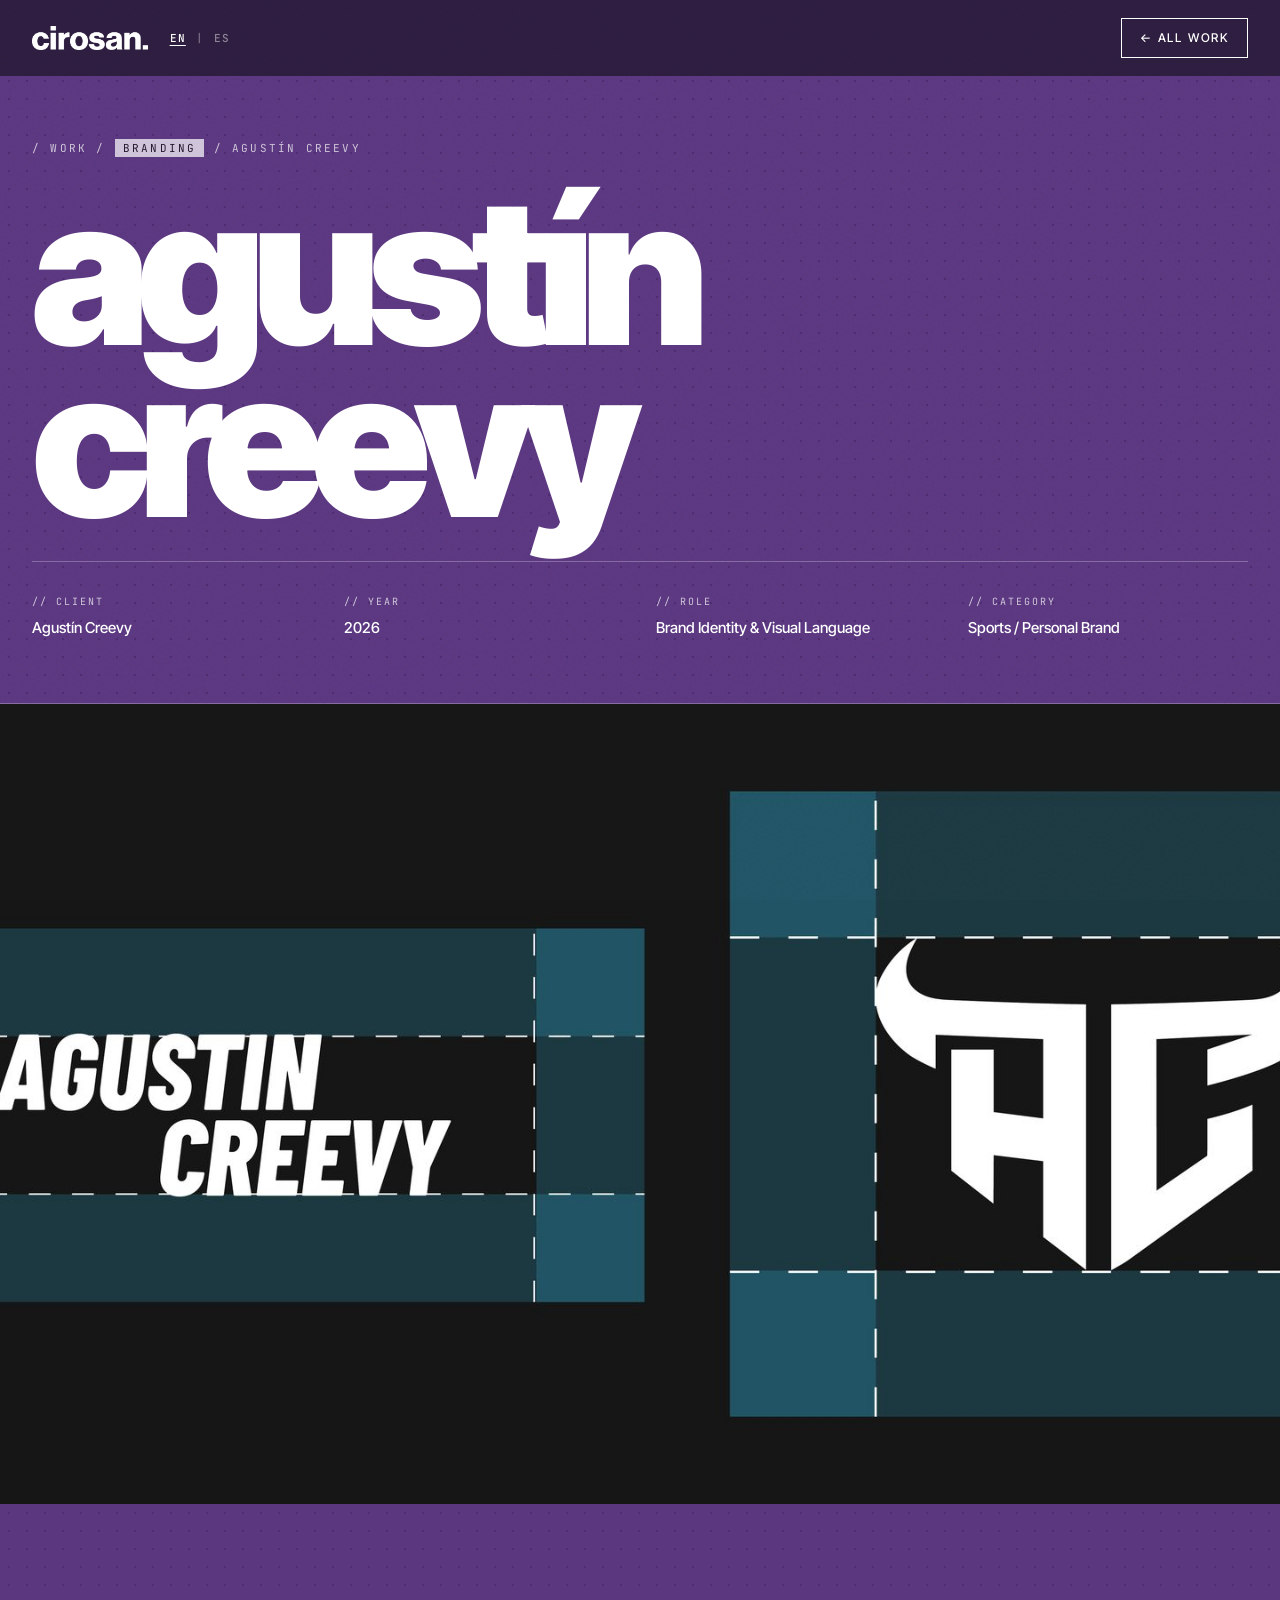
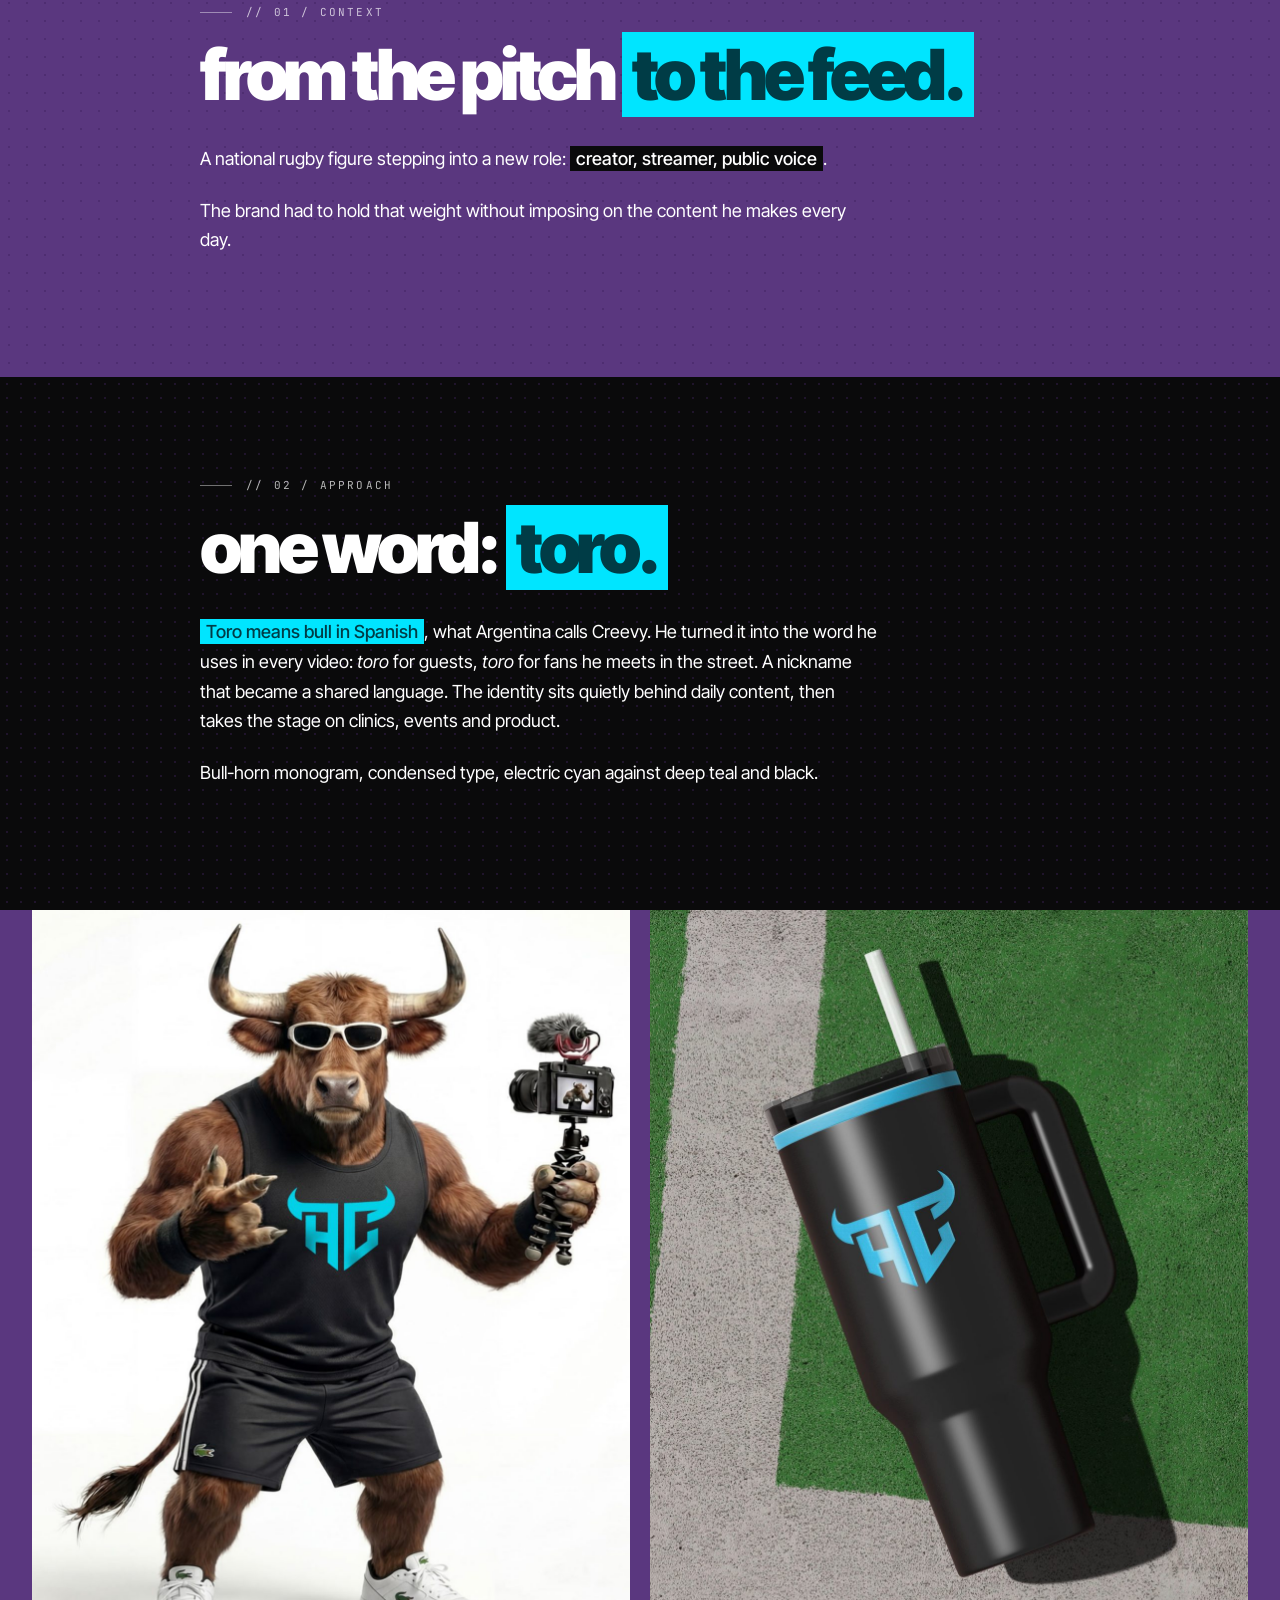
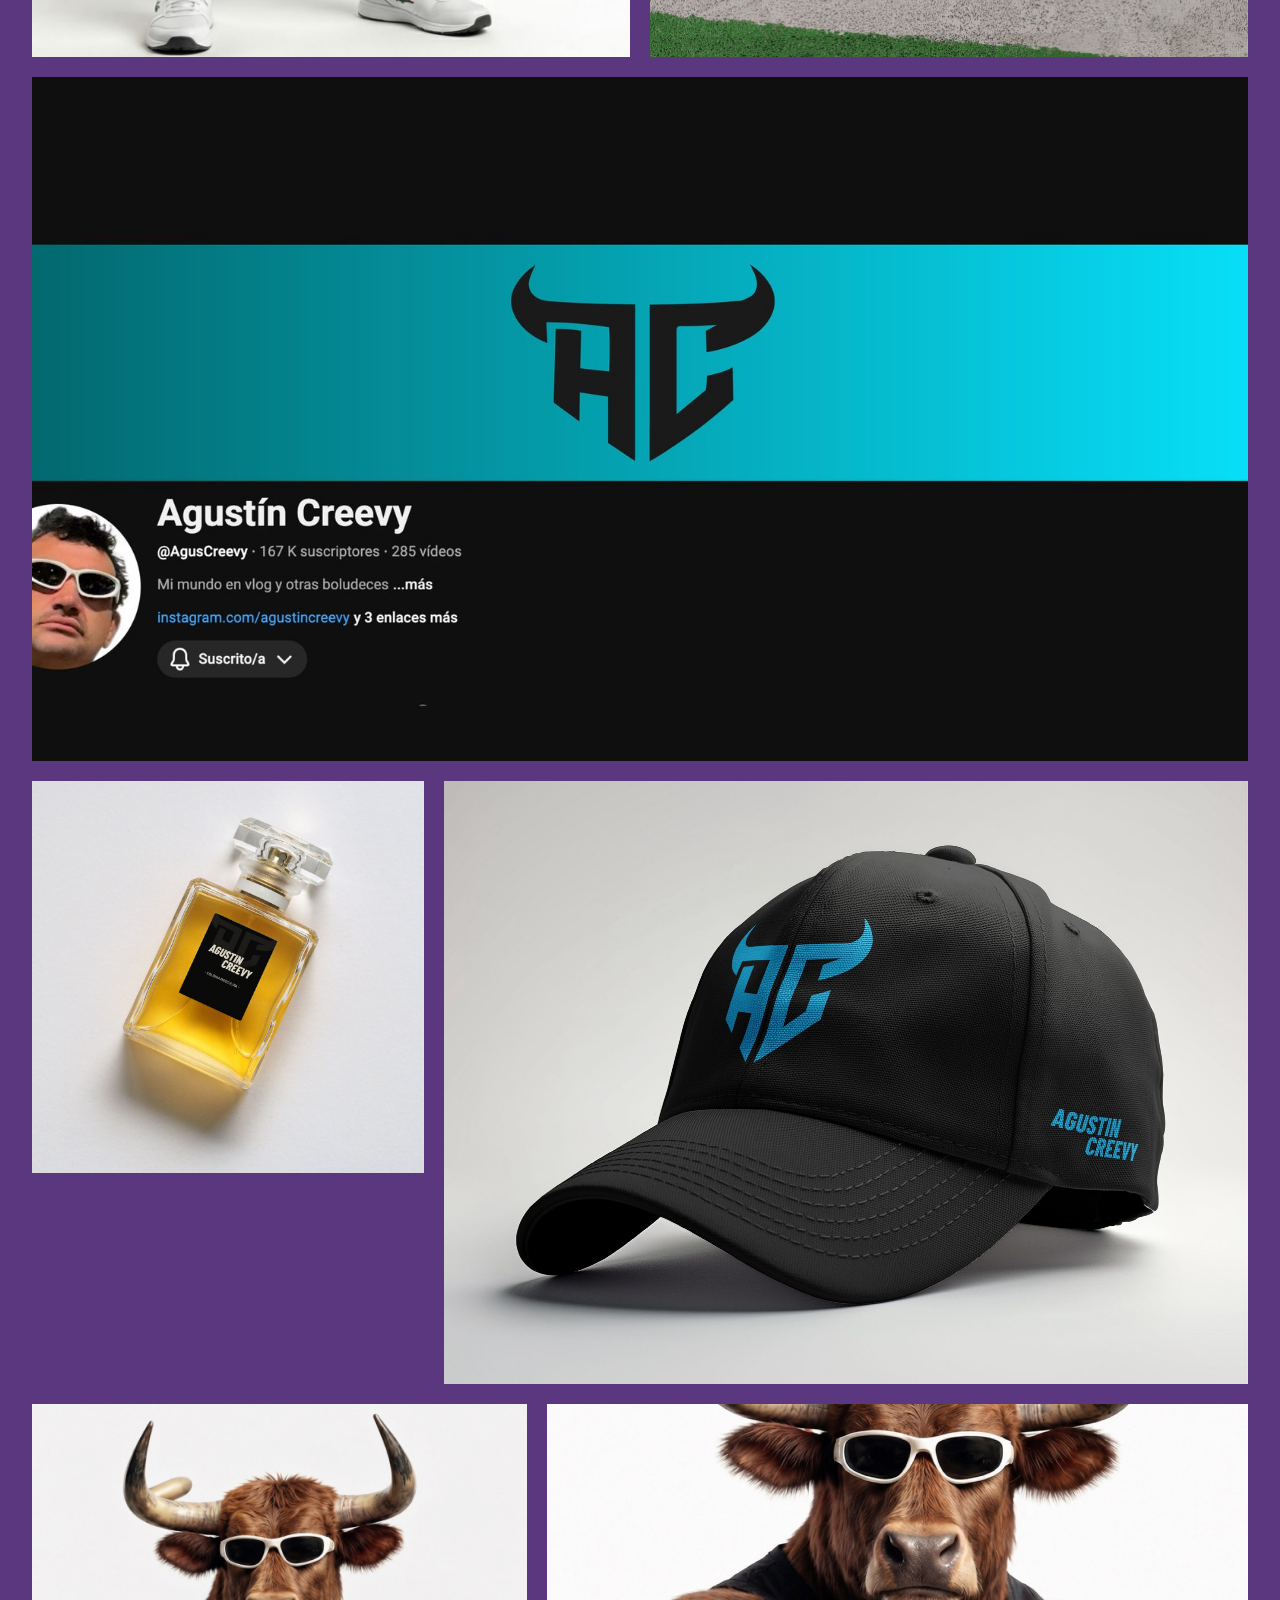
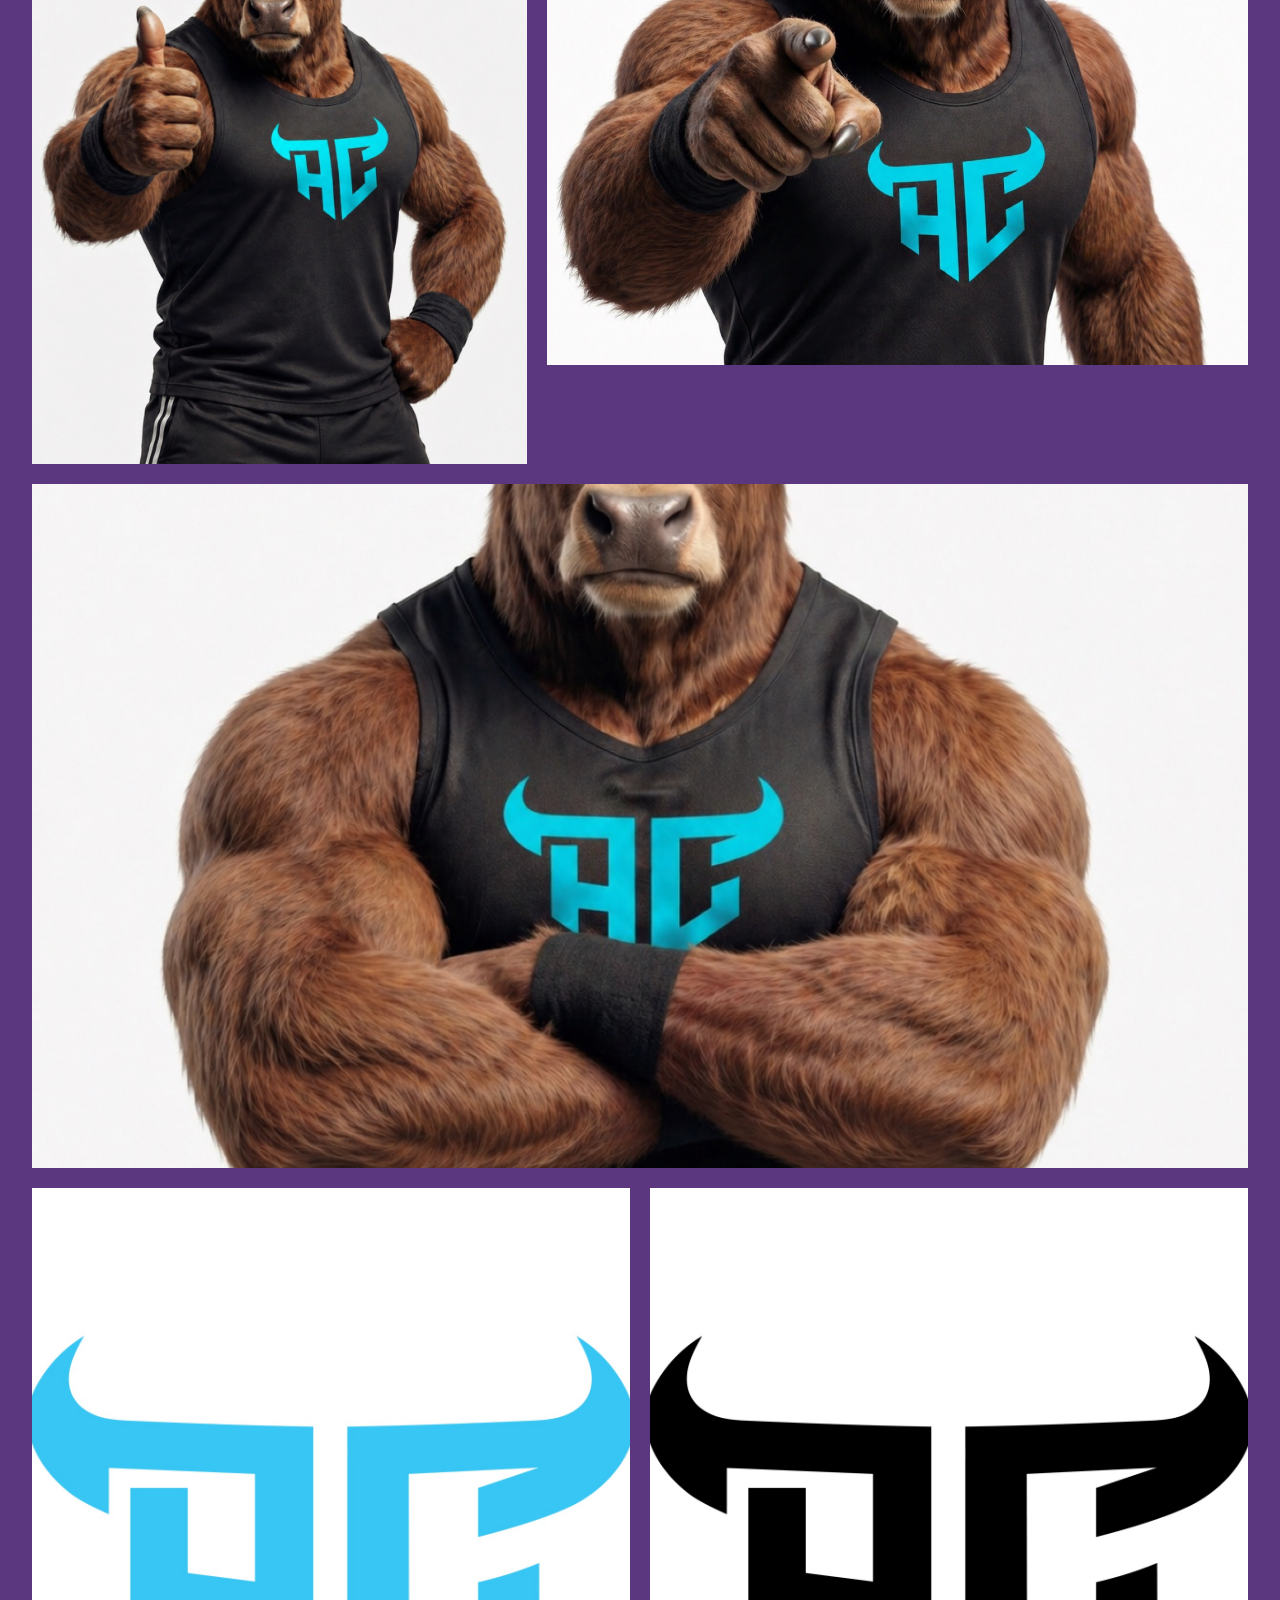
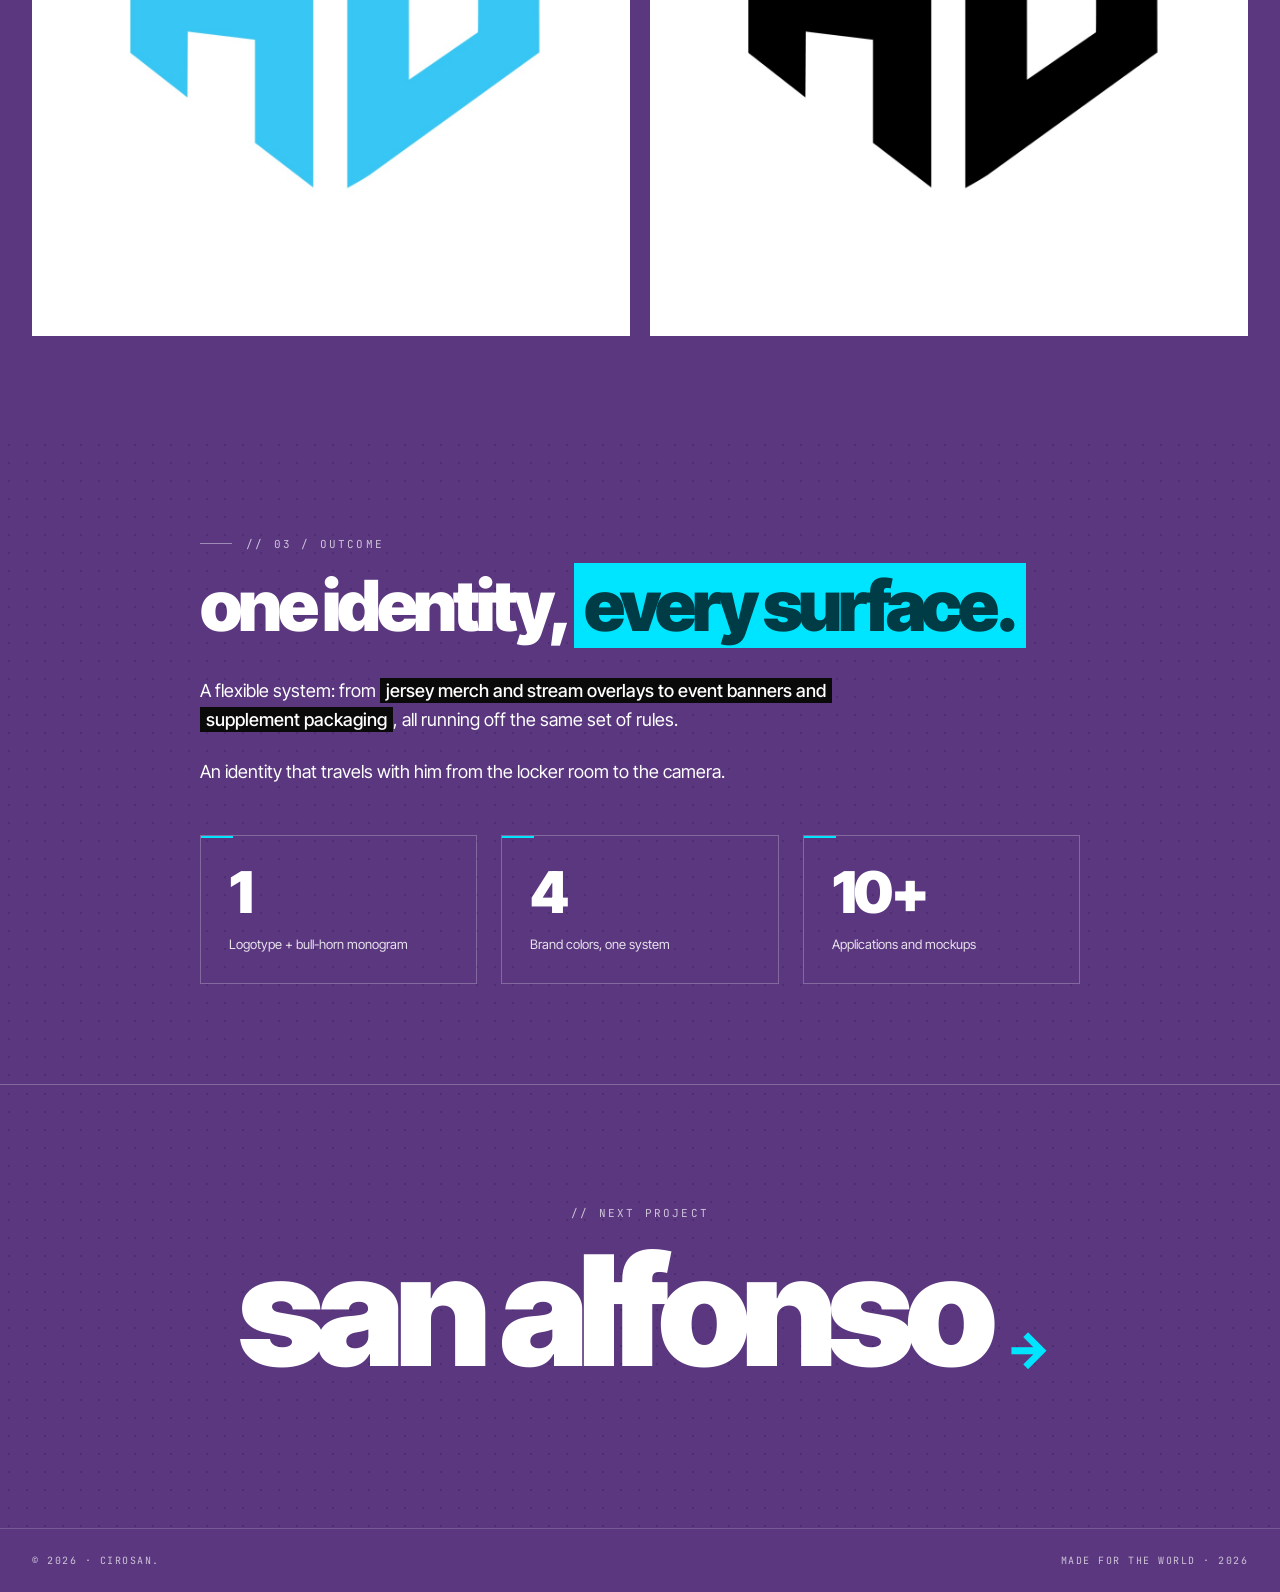
==== commit caba4b29: "galleries: expand 5 to 10 slots per case + 30 curated images from project archives (campaign pieces," ====
--- a/case-agustin-creevy.html
+++ b/case-agustin-creevy.html
@@ -70,6 +70,11 @@
   <div class="gallery-img span-12" data-img="agustin-creevy/03"><span class="ph-label">// IMG_03</span></div>
   <div class="gallery-img span-4" data-img="agustin-creevy/04"><span class="ph-label">// IMG_04</span></div>
   <div class="gallery-img span-8" data-img="agustin-creevy/05"><span class="ph-label">// IMG_05</span></div>
+  <div class="gallery-img span-5" data-img="agustin-creevy/06"><span class="ph-label">// IMG_06</span></div>
+  <div class="gallery-img span-7" data-img="agustin-creevy/07"><span class="ph-label">// IMG_07</span></div>
+  <div class="gallery-img span-12" data-img="agustin-creevy/08"><span class="ph-label">// IMG_08</span></div>
+  <div class="gallery-img span-6" data-img="agustin-creevy/09"><span class="ph-label">// IMG_09</span></div>
+  <div class="gallery-img span-6" data-img="agustin-creevy/10"><span class="ph-label">// IMG_10</span></div>
 </div>
 
 <section class="case-section">
